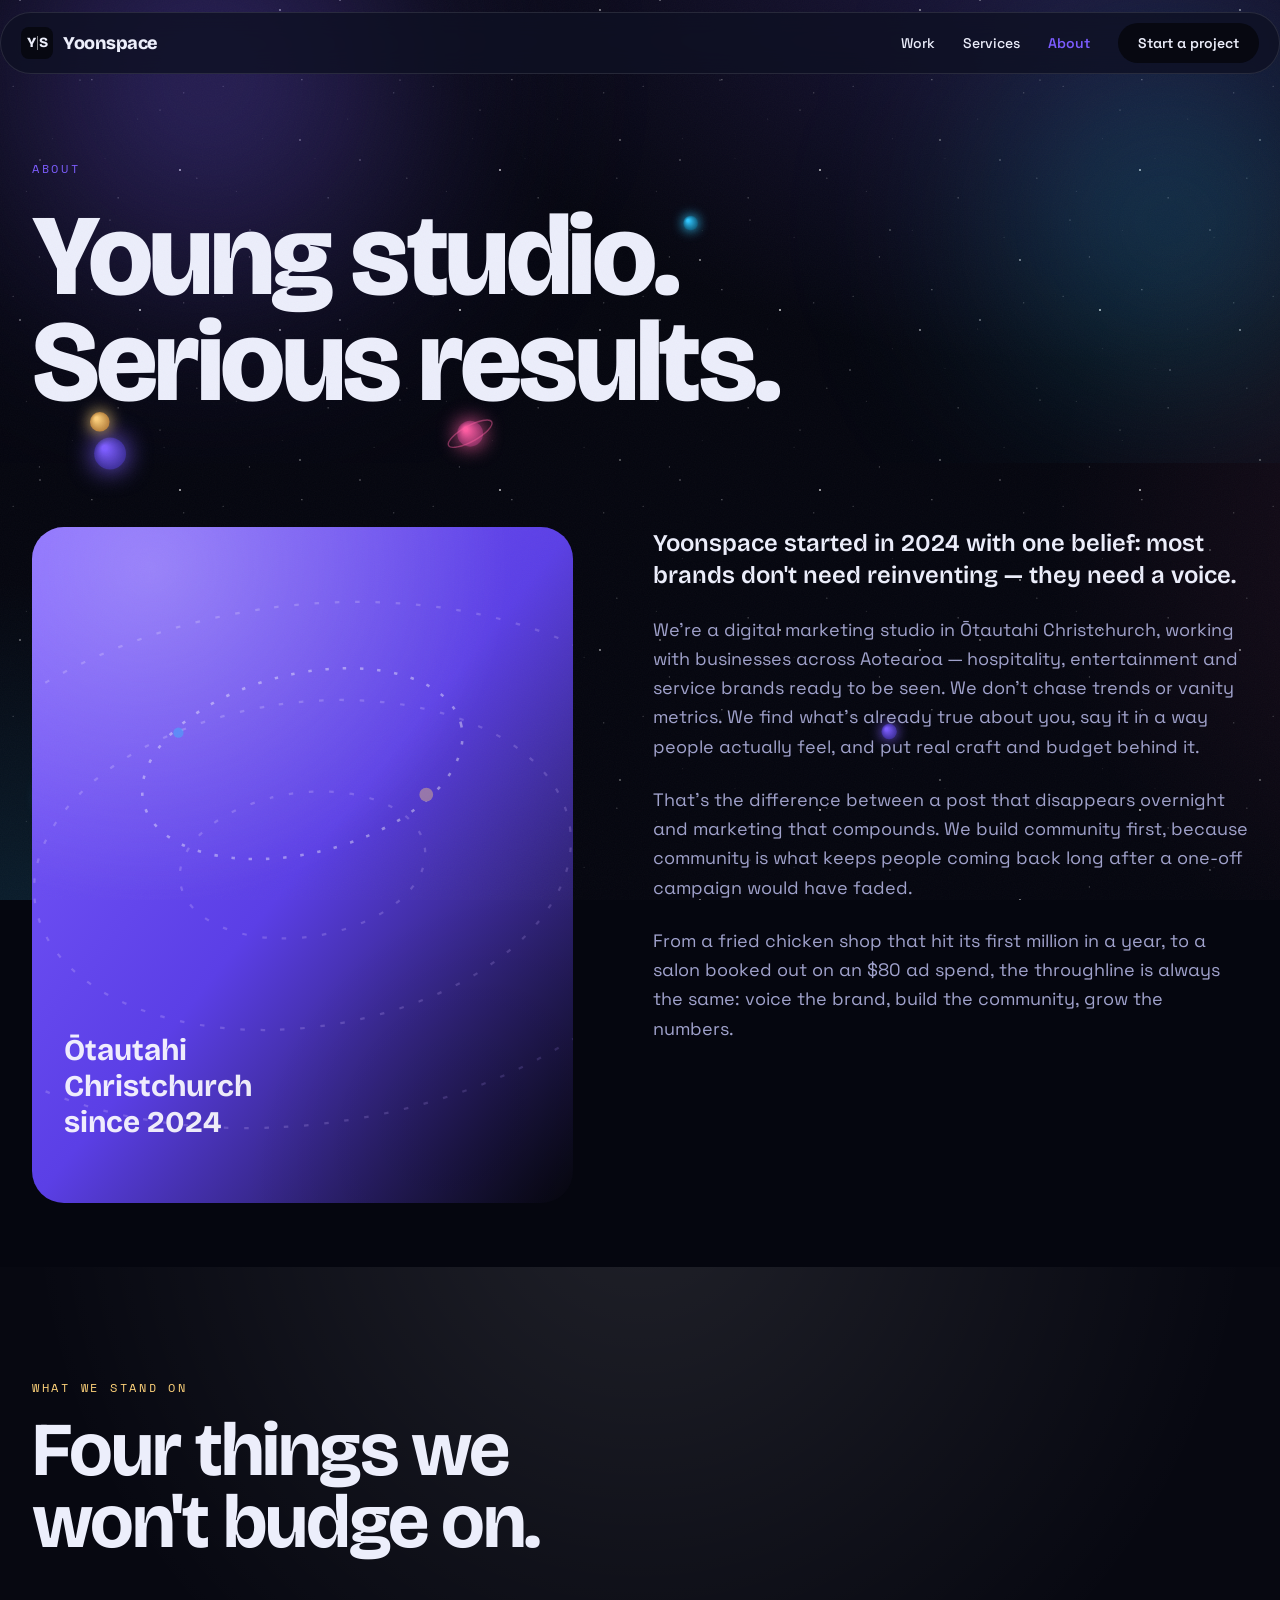
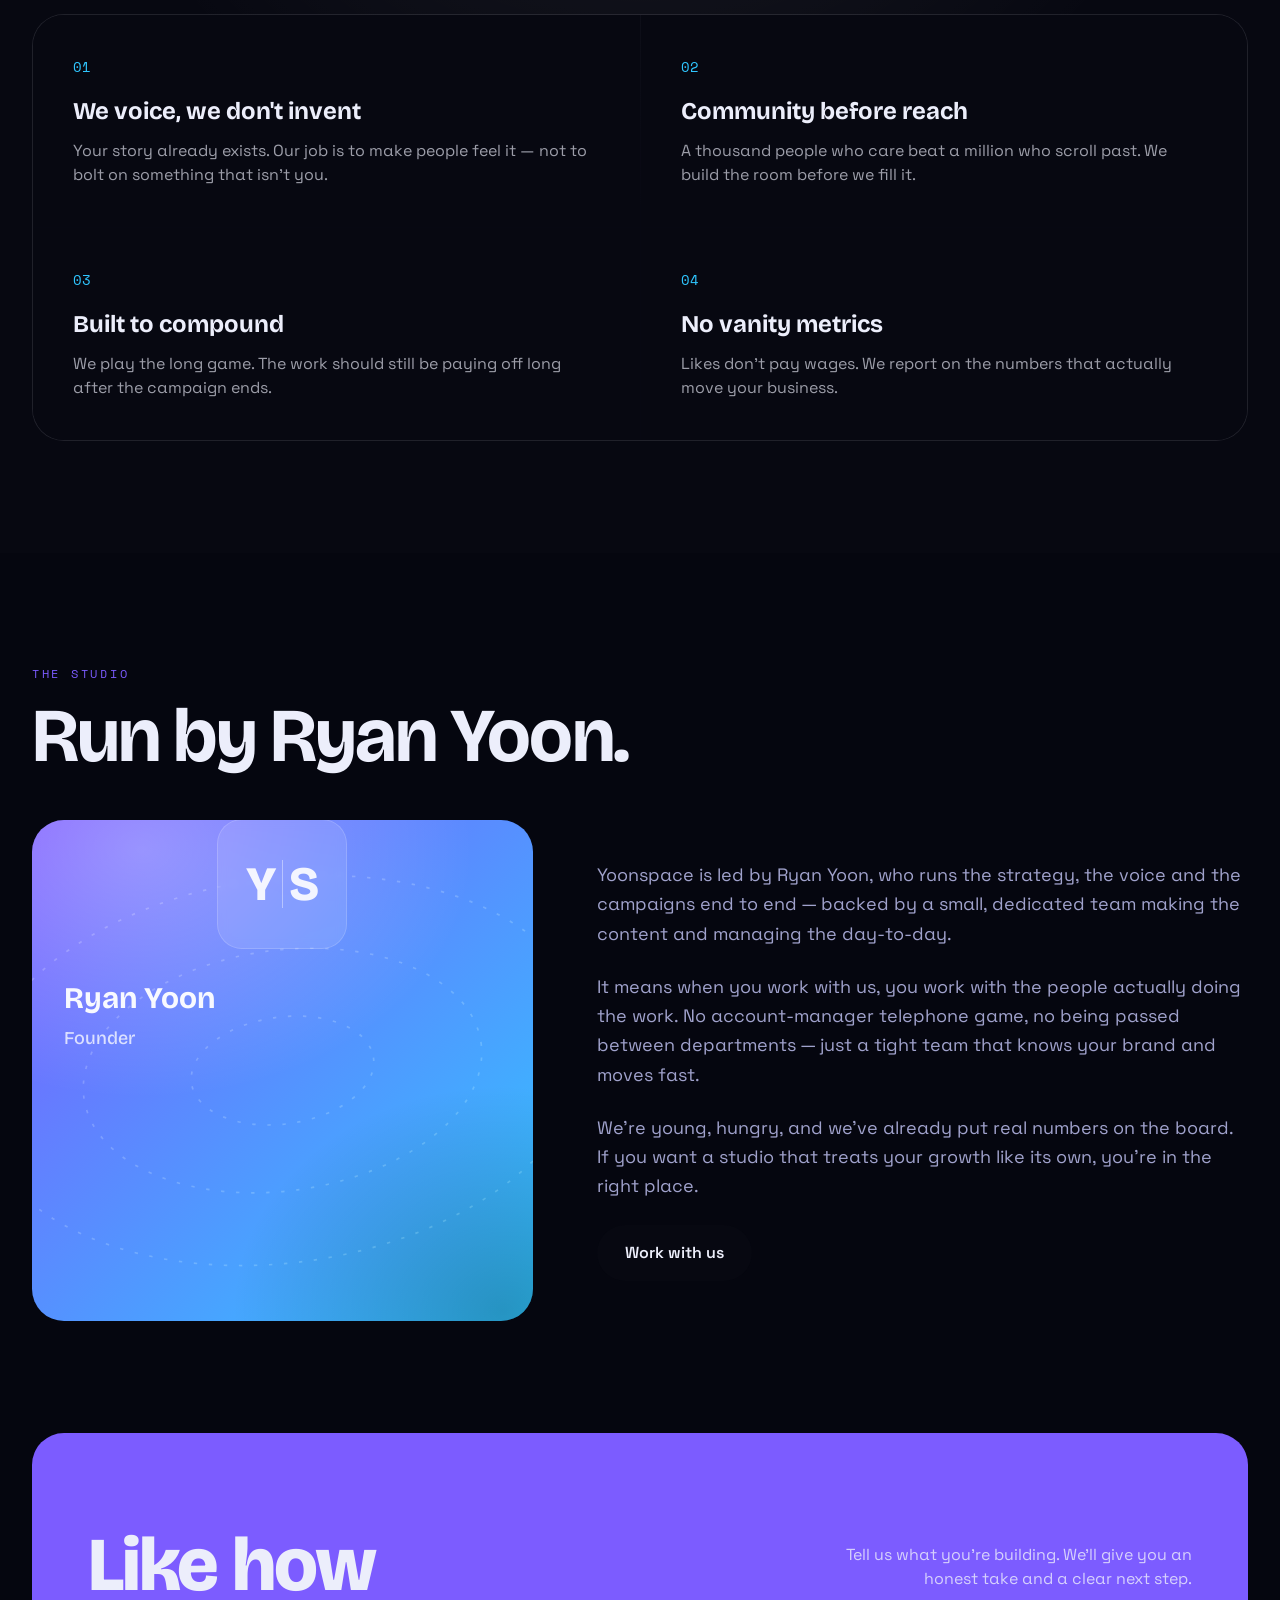
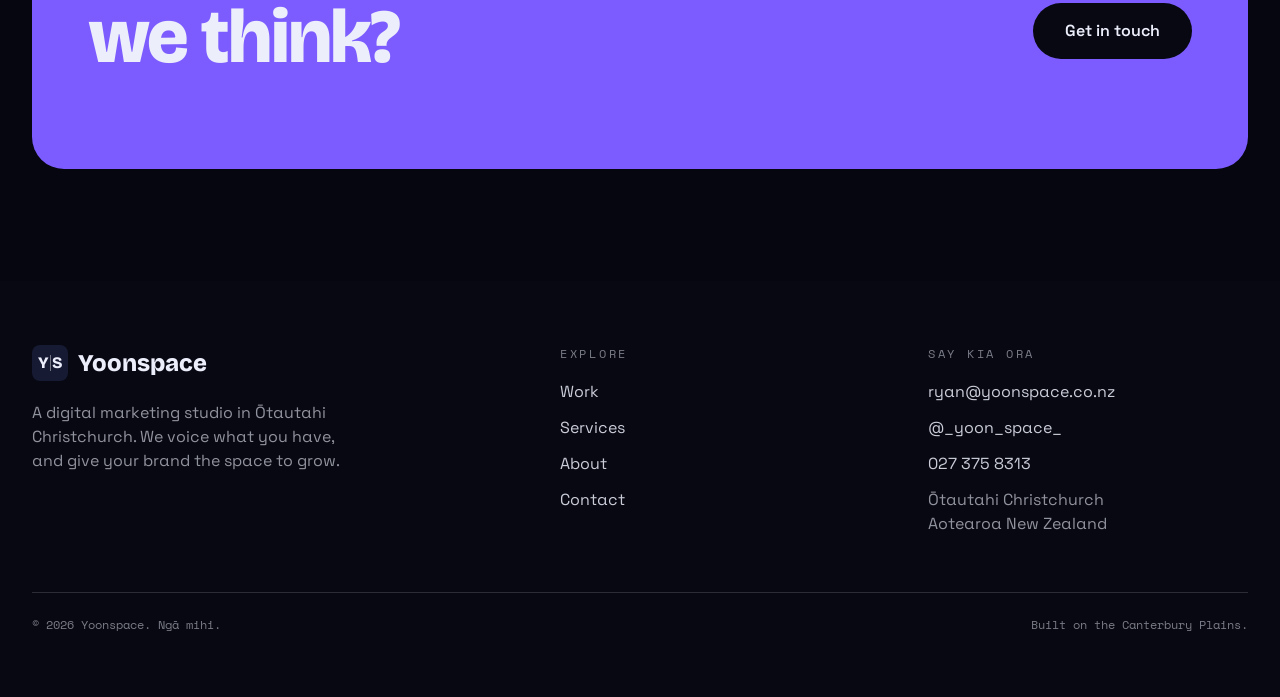
==== site/about.html @ 4fc62c18 "Remove the Earth cursor; keep the scattered planets The mouse pointer is back to normal on every pag" ====
<!DOCTYPE html>
<html lang="en-NZ" style="background:#05060F">
<head>
  <meta charset="UTF-8" />
  <meta name="viewport" content="width=device-width, initial-scale=1" />
  <title>About — Yoonspace</title>
  <meta name="description" content="Yoonspace is a digital marketing studio founded in 2024 in Ōtautahi Christchurch, led by Ryan Yoon. We voice what brands already have — and grow it." />
  <meta name="theme-color" content="#05060F" />
  <link rel="icon" href="data:image/svg+xml,%3Csvg xmlns='http://www.w3.org/2000/svg' viewBox='0 0 32 32'%3E%3Crect width='32' height='32' rx='7' fill='%23161421'/%3E%3Cline x1='16' y1='9' x2='16' y2='23' stroke='white' stroke-width='1.5'/%3E%3Ctext x='9.6' y='21' font-family='Arial,Helvetica,sans-serif' font-size='13' font-weight='700' fill='white' text-anchor='middle'%3EY%3C/text%3E%3Ctext x='22.6' y='21' font-family='Arial,Helvetica,sans-serif' font-size='13' font-weight='700' fill='white' text-anchor='middle'%3ES%3C/text%3E%3C/svg%3E" />
  <link rel="preconnect" href="https://fonts.googleapis.com" />
  <link rel="preconnect" href="https://fonts.gstatic.com" crossorigin />
  <link href="https://fonts.googleapis.com/css2?family=Bricolage+Grotesque:opsz,wght@12..96,400..800&family=Space+Grotesk:wght@400;500;600;700&family=Space+Mono:wght@400;700&display=swap" rel="stylesheet" />
  <link rel="stylesheet" href="assets/tailwind.css" />
  <link rel="stylesheet" href="assets/styles.css" />
</head>
<body class="font-sans text-star antialiased">
  <div class="cosmos" aria-hidden="true"><div class="stars stars-a"></div><div class="stars stars-b"></div><canvas class="planets-canvas" aria-hidden="true"></canvas></div>
  <a href="#main" class="sr-only focus:not-sr-only focus:fixed focus:top-4 focus:left-4 focus:z-[60] focus:bg-ink focus:text-star focus:px-4 focus:py-2 focus:rounded-full">Skip to content</a>

  <header data-nav class="fixed inset-x-0 top-0 z-50 transition-all duration-300">
    <nav class="mx-auto mt-3 flex max-w-7xl items-center justify-between gap-4 rounded-full border border-white/10 bg-paper/80 px-4 py-2.5 backdrop-blur-md transition-all duration-300 sm:mx-4 sm:px-5 lg:mx-auto" aria-label="Primary">
      <a href="index.html" class="flex items-center gap-2.5 font-display text-lg font-extrabold tracking-tight" aria-label="Yoonspace home">
        <span class="flex h-8 w-8 items-center justify-center gap-px rounded-lg bg-ink font-display text-sm font-extrabold leading-none text-star" aria-hidden="true"><span>Y</span><span class="h-3.5 w-px bg-white/50"></span><span>S</span></span>
        Yoonspace
      </a>
      <div class="hidden items-center gap-7 md:flex">
        <a href="work.html" class="link-underline text-sm font-medium">Work</a>
        <a href="services.html" class="link-underline text-sm font-medium">Services</a>
        <a href="about.html" class="link-underline text-sm font-semibold text-violet">About</a>
        <a href="contact.html" class="btn rounded-full bg-ink px-5 py-2.5 text-sm font-semibold text-star hover:bg-violet">Start a project</a>
      </div>
      <button data-nav-toggle class="md:hidden inline-flex h-10 w-10 items-center justify-center rounded-full border border-white/15" aria-label="Open menu" aria-expanded="false" aria-controls="mobile-menu">
        <svg width="20" height="20" viewBox="0 0 24 24" fill="none" stroke="currentColor" stroke-width="2" aria-hidden="true"><path d="M3 6h18M3 12h18M3 18h18"/></svg>
      </button>
    </nav>
    <div id="mobile-menu" data-nav-menu class="hidden md:hidden">
      <div class="mx-3 mt-2 rounded-4xl border border-white/10 bg-paper p-6 shadow-2xl shadow-ink/10">
        <div class="flex flex-col gap-1 text-2xl font-display font-bold">
          <a href="work.html" class="rounded-2xl px-3 py-3 hover:bg-mist">Work</a>
          <a href="services.html" class="rounded-2xl px-3 py-3 hover:bg-mist">Services</a>
          <a href="about.html" class="rounded-2xl px-3 py-3 hover:bg-mist">About</a>
          <a href="contact.html" class="rounded-2xl px-3 py-3 hover:bg-mist">Contact</a>
        </div>
        <a href="contact.html" class="btn mt-4 block rounded-full bg-coral px-5 py-3.5 text-center text-base font-semibold text-ink">Start a project</a>
      </div>
    </div>
  </header>

  <main id="main">
    <section class="relative overflow-hidden px-5 pt-32 pb-12 sm:px-8 sm:pt-40">
      <div class="hero-glow" aria-hidden="true"><span class="glow-blob glow-violet"></span><span class="glow-blob glow-coral"></span></div>
      <div class="relative z-10 mx-auto max-w-7xl">
        <p class="eyebrow text-violet" data-reveal>About</p>
        <h1 class="mt-6 max-w-5xl font-display font-extrabold display-xl" data-reveal>Young studio.<br class="hidden sm:block" /> Serious results.</h1>
      </div>
    </section>

    <!-- Story -->
    <section class="px-5 py-12 sm:px-8 sm:py-16">
      <div class="mx-auto grid max-w-7xl gap-12 lg:grid-cols-[1fr_1.1fr] lg:gap-20">
        <div class="lg:sticky lg:top-28 lg:self-start" data-reveal>
          <div class="thumb relative aspect-[4/5] overflow-hidden rounded-4xl bg-gradient-to-br from-violet via-violet-700 to-ink">
            <svg class="absolute inset-0 m-auto" width="70%" height="70%" viewBox="0 0 220 220" aria-hidden="true" style="opacity:.4">
              <ellipse cx="110" cy="110" rx="95" ry="52" fill="none" stroke="white" stroke-width="1.5" stroke-dasharray="2 8" transform="rotate(-14 110 110)"/>
              <circle cx="182" cy="128" r="4" fill="#FFD37A"/>
              <circle cx="38" cy="92" r="3" fill="#2FC6FF"/>
            </svg>
            <div class="absolute inset-x-0 bottom-0 p-8">
              <p class="font-display text-3xl font-bold text-white/90">Ōtautahi<br/>Christchurch<br/>since 2024</p>
            </div>
          </div>
        </div>
        <div class="space-y-6 text-lg leading-relaxed text-muted" data-reveal>
          <p class="font-display text-2xl font-semibold text-star">Yoonspace started in 2024 with one belief: most brands don't need reinventing — they need a voice.</p>
          <p>We're a digital marketing studio in Ōtautahi Christchurch, working with businesses across Aotearoa — hospitality, entertainment and service brands ready to be seen. We don't chase trends or vanity metrics. We find what's already true about you, say it in a way people actually feel, and put real craft and budget behind it.</p>
          <p>That's the difference between a post that disappears overnight and marketing that compounds. We build community first, because community is what keeps people coming back long after a one-off campaign would have faded.</p>
          <p>From a fried chicken shop that hit its first million in a year, to a salon booked out on an $80 ad spend, the throughline is always the same: voice the brand, build the community, grow the numbers.</p>
        </div>
      </div>
    </section>

    <!-- Values -->
    <section class="sheen bg-ink px-5 py-24 text-star sm:px-8 sm:py-28">
      <div class="mx-auto max-w-7xl">
        <p class="eyebrow text-amber" data-reveal>What we stand on</p>
        <h2 class="mt-4 font-display font-bold display-lg" data-reveal>Four things we<br class="hidden sm:block" /> won't budge on.</h2>
        <div class="mt-14 grid gap-px overflow-hidden rounded-4xl border border-white/10 bg-paper/10 sm:grid-cols-2">
          <div class="bg-ink p-8 sm:p-10" data-reveal>
            <span class="font-mono text-sm text-coral">01</span>
            <h3 class="mt-4 font-display text-2xl font-bold">We voice, we don't invent</h3>
            <p class="mt-3 text-star/65">Your story already exists. Our job is to make people feel it — not to bolt on something that isn't you.</p>
          </div>
          <div class="bg-ink p-8 sm:p-10" data-reveal style="--reveal-delay:60ms">
            <span class="font-mono text-sm text-coral">02</span>
            <h3 class="mt-4 font-display text-2xl font-bold">Community before reach</h3>
            <p class="mt-3 text-star/65">A thousand people who care beat a million who scroll past. We build the room before we fill it.</p>
          </div>
          <div class="bg-ink p-8 sm:p-10" data-reveal>
            <span class="font-mono text-sm text-coral">03</span>
            <h3 class="mt-4 font-display text-2xl font-bold">Built to compound</h3>
            <p class="mt-3 text-star/65">We play the long game. The work should still be paying off long after the campaign ends.</p>
          </div>
          <div class="bg-ink p-8 sm:p-10" data-reveal style="--reveal-delay:60ms">
            <span class="font-mono text-sm text-coral">04</span>
            <h3 class="mt-4 font-display text-2xl font-bold">No vanity metrics</h3>
            <p class="mt-3 text-star/65">Likes don't pay wages. We report on the numbers that actually move your business.</p>
          </div>
        </div>
      </div>
    </section>

    <!-- Founder -->
    <section class="px-5 py-24 sm:px-8 sm:py-28">
      <div class="mx-auto max-w-7xl">
        <div class="max-w-2xl" data-reveal>
          <p class="eyebrow text-violet">The studio</p>
          <h2 class="mt-4 font-display font-bold display-lg">Run by Ryan Yoon.</h2>
        </div>
        <div class="mt-12 grid gap-10 lg:grid-cols-[1fr_1.3fr] lg:items-center lg:gap-16">
          <div class="thumb relative aspect-square overflow-hidden rounded-4xl bg-gradient-to-br from-violet to-coral" data-reveal>
            <div class="absolute inset-0 flex items-center justify-center">
              <span class="flex h-28 w-28 items-center justify-center gap-1.5 rounded-3xl bg-white/10 font-display text-4xl font-extrabold leading-none text-white/90 ring-1 ring-white/25 backdrop-blur-sm sm:h-32 sm:w-32 sm:text-5xl">
                <span>Y</span><span class="h-10 w-px bg-white/40 sm:h-12"></span><span>S</span>
              </span>
            </div>
            <div class="absolute inset-x-0 bottom-0 p-8">
              <p class="font-display text-3xl font-bold text-white/95">Ryan Yoon<br/><span class="text-lg font-medium text-white/75">Founder</span></p>
            </div>
          </div>
          <div class="space-y-6 text-lg leading-relaxed text-muted" data-reveal>
            <p>Yoonspace is led by Ryan Yoon, who runs the strategy, the voice and the campaigns end to end — backed by a small, dedicated team making the content and managing the day-to-day.</p>
            <p>It means when you work with us, you work with the people actually doing the work. No account-manager telephone game, no being passed between departments — just a tight team that knows your brand and moves fast.</p>
            <p>We're young, hungry, and we've already put real numbers on the board. If you want a studio that treats your growth like its own, you're in the right place.</p>
            <a href="contact.html" class="btn inline-block rounded-full bg-ink px-7 py-4 text-base font-semibold text-star hover:bg-violet">Work with us</a>
          </div>
        </div>
      </div>
    </section>

    <!-- CTA -->
    <section class="px-5 pb-24 sm:px-8 sm:pb-28">
      <div class="mx-auto max-w-7xl overflow-hidden rounded-4xl bg-violet px-7 py-16 text-star sm:px-14 sm:py-24" data-reveal>
        <div class="grid gap-10 lg:grid-cols-[1.5fr_1fr] lg:items-center">
          <h2 class="font-display font-extrabold display-lg">Like how<br />we think?</h2>
          <div class="flex flex-col gap-3 lg:items-end">
            <p class="max-w-sm text-star/80 lg:text-right">Tell us what you're building. We'll give you an honest take and a clear next step.</p>
            <a href="contact.html" class="btn rounded-full bg-ink px-8 py-4 text-center text-base font-semibold text-star hover:bg-violet">Get in touch</a>
          </div>
        </div>
      </div>
    </section>
  </main>

  <footer class="bg-ink px-5 py-16 text-star sm:px-8">
    <div class="mx-auto max-w-7xl">
      <div class="grid gap-12 lg:grid-cols-[1.5fr_1fr_1fr]">
        <div>
          <a href="index.html" class="flex items-center gap-2.5 font-display text-2xl font-extrabold">
            <span class="flex h-9 w-9 items-center justify-center gap-px rounded-lg bg-mist font-display text-base font-extrabold leading-none text-star" aria-hidden="true"><span>Y</span><span class="h-4 w-px bg-white/40"></span><span>S</span></span>
            Yoonspace
          </a>
          <p class="mt-5 max-w-xs text-star/60">A digital marketing studio in Ōtautahi Christchurch. We voice what you have, and give your brand the space to grow.</p>
        </div>
        <nav aria-label="Footer">
          <p class="eyebrow text-star/50">Explore</p>
          <ul class="mt-4 space-y-3">
            <li><a href="work.html" class="link-underline text-star/85">Work</a></li>
            <li><a href="services.html" class="link-underline text-star/85">Services</a></li>
            <li><a href="about.html" class="link-underline text-star/85">About</a></li>
            <li><a href="contact.html" class="link-underline text-star/85">Contact</a></li>
          </ul>
        </nav>
        <div>
          <p class="eyebrow text-star/50">Say kia ora</p>
          <ul class="mt-4 space-y-3 text-star/85">
            <li><a href="mailto:ryan@yoonspace.co.nz" class="link-underline">ryan@yoonspace.co.nz</a></li>
            <li><a href="https://www.instagram.com/_yoon_space_/" target="_blank" rel="noopener" class="link-underline">@_yoon_space_</a></li>
            <li><a href="tel:+64273758313" class="link-underline">027 375 8313</a></li>
            <li class="text-star/60">Ōtautahi Christchurch<br/>Aotearoa New Zealand</li>
          </ul>
        </div>
      </div>
      <div class="mt-14 flex flex-col gap-3 border-t border-white/15 pt-6 font-mono text-xs text-star/50 sm:flex-row sm:items-center sm:justify-between">
        <p>© <span data-year>2026</span> Yoonspace. Ngā mihi.</p>
        <p>Built on the Canterbury Plains.</p>
      </div>
    </div>
  </footer>
  <script src="assets/main.js" defer></script>
</body>
</html>
---- site/assets/styles.css ----
/* ============================================================
   Yoonspace — bespoke styles
   Tailwind handles layout/spacing/responsive via the Play CDN.
   This file owns the signature bits: orbit motion, marquee,
   scroll reveals, type details, and the quality floor.
   ============================================================ */

:root {
  --void:       #05060F;
  --ink:        #070811;
  --ink-2:      #11142C;
  --paper:      #0E1124;
  --mist:       #161A33;
  --violet:     #7C5CFF;
  --violet-700: #5B3FE6;
  --coral:      #2FC6FF;  /* electric aurora cyan */
  --amber:      #FFD37A;  /* warm starlight */
  --pink:       #FF5DA2;
  --star:       #ECEEFB;
  --muted:      #A0A2CC;
}

/* ---- Base: the cosmos ---- */
html { scroll-behavior: smooth; -webkit-text-size-adjust: 100%; background: var(--void); }
body {
  color: var(--star);
  background: transparent;
  font-feature-settings: "ss01", "cv01";
  text-rendering: optimizeLegibility;
  -webkit-font-smoothing: antialiased;
}

/* Animated starfield backdrop: nebula glows + two parallax star layers */
.cosmos {
  position: fixed; inset: 0; z-index: -1; pointer-events: none; overflow: hidden;
  background:
    radial-gradient(900px 620px at 82% -8%, rgba(124,92,255,0.20), transparent 70%),
    radial-gradient(760px 560px at 2% 108%, rgba(47,198,255,0.14), transparent 70%),
    radial-gradient(700px 700px at 120% 60%, rgba(255,93,162,0.10), transparent 70%),
    var(--void);
}
.stars {
  position: absolute; left: 0; right: 0; top: -360px; bottom: -360px;
  background-repeat: repeat; will-change: transform;
  background-image: url("data:image/svg+xml,%3Csvg xmlns='http://www.w3.org/2000/svg' width='320' height='320' viewBox='0 0 320 320'%3E%3Cg fill='%23ffffff'%3E%3Ccircle cx='20' cy='40' r='0.8' opacity='0.8'/%3E%3Ccircle cx='80' cy='120' r='0.6' opacity='0.5'/%3E%3Ccircle cx='140' cy='30' r='1' opacity='0.9'/%3E%3Ccircle cx='210' cy='90' r='0.7' opacity='0.6'/%3E%3Ccircle cx='280' cy='50' r='0.9' opacity='0.7'/%3E%3Ccircle cx='40' cy='200' r='0.7' opacity='0.6'/%3E%3Ccircle cx='110' cy='260' r='0.6' opacity='0.5'/%3E%3Ccircle cx='180' cy='210' r='1' opacity='0.85'/%3E%3Ccircle cx='250' cy='270' r='0.7' opacity='0.6'/%3E%3Ccircle cx='300' cy='180' r='0.8' opacity='0.7'/%3E%3Ccircle cx='160' cy='150' r='0.6' opacity='0.45'/%3E%3Ccircle cx='60' cy='300' r='0.9' opacity='0.7'/%3E%3C/g%3E%3C/svg%3E");
}
.stars-a { background-size: 320px 320px; opacity: 0.9; animation: driftA 150s linear infinite; }
.stars-b { background-size: 210px 210px; opacity: 0.5; animation: driftB 95s linear infinite reverse; }
@keyframes driftA { from { transform: translate3d(0,0,0); } to { transform: translate3d(0,320px,0); } }
@keyframes driftB { from { transform: translate3d(0,0,0); } to { transform: translate3d(0,210px,0); } }

::selection { background: var(--coral); color: #04121a; }

/* Every interactive control gets a pointer cursor, not just the ones that remembered to ask */
button:not(:disabled), [role="button"], summary { cursor: pointer; }
button:disabled { cursor: not-allowed; }

/* Fluid display type — handles "loads well on any device" for the big headings */
.display-xl { font-size: clamp(2.75rem, 9vw, 7.5rem); line-height: 0.92; letter-spacing: -0.03em; }
.display-lg { font-size: clamp(2.25rem, 6vw, 4.75rem); line-height: 0.95; letter-spacing: -0.025em; }
.display-md { font-size: clamp(1.75rem, 4vw, 3rem);   line-height: 1.0;  letter-spacing: -0.02em; }
.eyebrow {
  font-family: "Space Mono", monospace;
  font-size: 0.78rem; letter-spacing: 0.22em; text-transform: uppercase;
}

/* ---- Visible focus for keyboard users (quality floor) ---- */
a:focus-visible, button:focus-visible, input:focus-visible,
textarea:focus-visible, select:focus-visible, [tabindex]:focus-visible {
  outline: 3px solid var(--coral);
  outline-offset: 3px;
  border-radius: 4px;
}

/* ---- Link underline that grows from the start ---- */
.link-underline { position: relative; }
.link-underline::after {
  content: ""; position: absolute; left: 0; bottom: -3px; height: 2px; width: 100%;
  background: currentColor; transform: scaleX(0); transform-origin: left;
  transition: transform .35s cubic-bezier(.2,.7,.2,1);
}
.link-underline:hover::after, .link-underline:focus-visible::after { transform: scaleX(1); }

/* ---- Buttons ---- */
.btn { transition: transform .25s cubic-bezier(.2,.7,.2,1), background-color .25s, color .25s, box-shadow .25s; }
.btn:hover { transform: translateY(-2px); }
.btn:active { transform: translateY(0); }

/* ============================================================
   Signature: the orbit
   ============================================================ */
.orbit-stage { position: relative; display: inline-block; }
.orbit-body {
  position: absolute; top: 50%; left: 50%;
  width: 18px; height: 18px; margin: -9px 0 0 -9px; border-radius: 999px;
  /* an ellipse drawn as a motion path; the body rides it */
  offset-path: path('M 0,-120 A 200,120 0 1,1 0,120 A 200,120 0 1,1 0,-120');
  offset-rotate: 0deg;
  animation: orbit 11s linear infinite;
  will-change: offset-distance;
}
.orbit-body.b2 {
  width: 11px; height: 11px; margin: -5.5px 0 0 -5.5px;
  offset-path: path('M 0,-70 A 260,70 0 1,1 0,70 A 260,70 0 1,1 0,-70');
  animation-duration: 16s; animation-direction: reverse;
}
.orbit-ring {
  position: absolute; top: 50%; left: 50%; transform: translate(-50%,-50%);
  pointer-events: none;
}
@keyframes orbit { to { offset-distance: 100%; } }

/* Floating nav: tighten + add shadow once the page scrolls */
[data-nav][data-stuck] nav {
  box-shadow: 0 12px 40px -12px rgba(22, 20, 33, 0.28);
  background: rgba(244, 242, 236, 0.92);
}

/* Orbit glyph used in the logo */
.logo-orbit { transform-origin: center; }

/* ============================================================
   Marquee
   ============================================================ */
.marquee { overflow: hidden; -webkit-mask-image: linear-gradient(90deg, transparent, #000 8%, #000 92%, transparent); mask-image: linear-gradient(90deg, transparent, #000 8%, #000 92%, transparent); }
.marquee__track { display: inline-flex; gap: 3.5rem; white-space: nowrap; animation: marquee 32s linear infinite; }
.marquee:hover .marquee__track { animation-play-state: paused; }
@keyframes marquee { from { transform: translateX(0); } to { transform: translateX(-50%); } }

/* ============================================================
   Scroll reveal
   ============================================================ */
[data-reveal] {
  opacity: 0; transform: translateY(26px);
  transition: opacity .7s cubic-bezier(.2,.7,.2,1), transform .7s cubic-bezier(.2,.7,.2,1);
  transition-delay: var(--reveal-delay, 0ms);
}
[data-reveal].is-in { opacity: 1; transform: none; }

/* Big outlined "space" word treatment */
.outline-word {
  -webkit-text-stroke: 2px var(--star);
  color: transparent;
}
.violet .outline-word { -webkit-text-stroke-color: #fff; }

/* Ticker number for stats */
.stat-num { font-variant-numeric: tabular-nums; }

/* Card lift */
.card-lift { transition: transform .35s cubic-bezier(.2,.7,.2,1), box-shadow .35s, border-color .35s; }
.card-lift:hover { transform: translateY(-6px); }

/* Noise/texture-free divider arc */
.arc { stroke: var(--violet); fill: none; }

/* ---- Respect reduced motion: turn the room quiet ---- */
@media (prefers-reduced-motion: reduce) {
  html { scroll-behavior: auto; }
  .orbit-body, .marquee__track, .stars { animation: none !important; }
  .orbit-body { offset-distance: 25%; }
  .orbit-body.b2 { offset-distance: 60%; }
  [data-reveal] { opacity: 1 !important; transform: none !important; transition: none !important; }
  .btn:hover, .card-lift:hover { transform: none; }
}

/* ============================================================
   Depth & texture upgrade — lift the design off the flat
   ============================================================ */

/* Fine film grain over everything for richness (very subtle) */
body::after {
  content: ""; position: fixed; inset: 0; z-index: 35; pointer-events: none; opacity: 0.035;
  background-image: url("data:image/svg+xml,%3Csvg xmlns='http://www.w3.org/2000/svg' width='160' height='160'%3E%3Cfilter id='n'%3E%3CfeTurbulence type='fractalNoise' baseFrequency='0.85' numOctaves='2' stitchTiles='stitch'/%3E%3C/filter%3E%3Crect width='100%25' height='100%25' filter='url(%23n)'/%3E%3C/svg%3E");
}

/* Depth shadows + glow so cards float like glass over space */
.card-lift { box-shadow: inset 0 1px 0 rgba(255,255,255,0.05), 0 24px 50px -32px rgba(0,0,0,0.85); }
.card-lift:hover { box-shadow: inset 0 1px 0 rgba(255,255,255,0.08), 0 26px 60px -28px rgba(124,92,255,0.55), 0 0 0 1px rgba(124,92,255,0.22); }

/* Ambient nebula glow blobs (used behind the hero) */
.hero-glow { position: absolute; inset: 0; overflow: hidden; pointer-events: none; z-index: 0; }
.glow-blob { position: absolute; border-radius: 999px; }
.glow-violet { width: 42rem; height: 42rem; top: -16rem; left: -8rem; filter: blur(95px); background: radial-gradient(circle, rgba(124,92,255,0.45), transparent 62%); }
.glow-coral  { width: 34rem; height: 34rem; top: -3rem; right: -10rem; filter: blur(95px); background: radial-gradient(circle, rgba(47,198,255,0.32), transparent 62%); }
.glow-amber  { width: 26rem; height: 26rem; bottom: -16rem; left: 28%; filter: blur(95px); background: radial-gradient(circle, rgba(255,93,162,0.22), transparent 62%); }

/* Top sheen on dark/colour sections so they read as lit surfaces */
.sheen { position: relative; isolation: isolate; }
.sheen > * { position: relative; z-index: 1; }
.sheen::before {
  content: ""; position: absolute; inset: 0; z-index: 0; pointer-events: none;
  background: radial-gradient(80% 120% at 50% -10%, rgba(255,255,255,0.10), transparent 60%);
}

/* Rich media placeholders: lit surface + orbit rings (until real photos land) */
.thumb { position: relative; isolation: isolate; }
.thumb > * { position: relative; z-index: 1; }
.thumb::before {
  content: ""; position: absolute; inset: 0; z-index: 0; pointer-events: none;
  background:
    radial-gradient(120% 90% at 22% 6%, rgba(255,255,255,0.28), transparent 55%),
    radial-gradient(90% 75% at 94% 98%, rgba(0,0,0,0.24), transparent 60%);
}
.thumb::after {
  content: ""; position: absolute; inset: 0; z-index: 0; pointer-events: none; opacity: 0.5; mix-blend-mode: soft-light;
  background-image: url("data:image/svg+xml,%3Csvg xmlns='http://www.w3.org/2000/svg' viewBox='0 0 400 300'%3E%3Cg fill='none' stroke='white' stroke-dasharray='2 7'%3E%3Cellipse cx='200' cy='150' rx='185' ry='115' transform='rotate(-8 200 150)'/%3E%3Cellipse cx='200' cy='150' rx='120' ry='72' transform='rotate(-8 200 150)'/%3E%3Cellipse cx='200' cy='150' rx='55' ry='32' transform='rotate(-8 200 150)'/%3E%3C/g%3E%3C/svg%3E");
  background-size: cover; background-position: center;
}

/* ============================================================
   Scattered planets (drift + bounce off each other)
   ============================================================ */
.planets-canvas { position: absolute; inset: 0; width: 100%; height: 100%; display: block; }
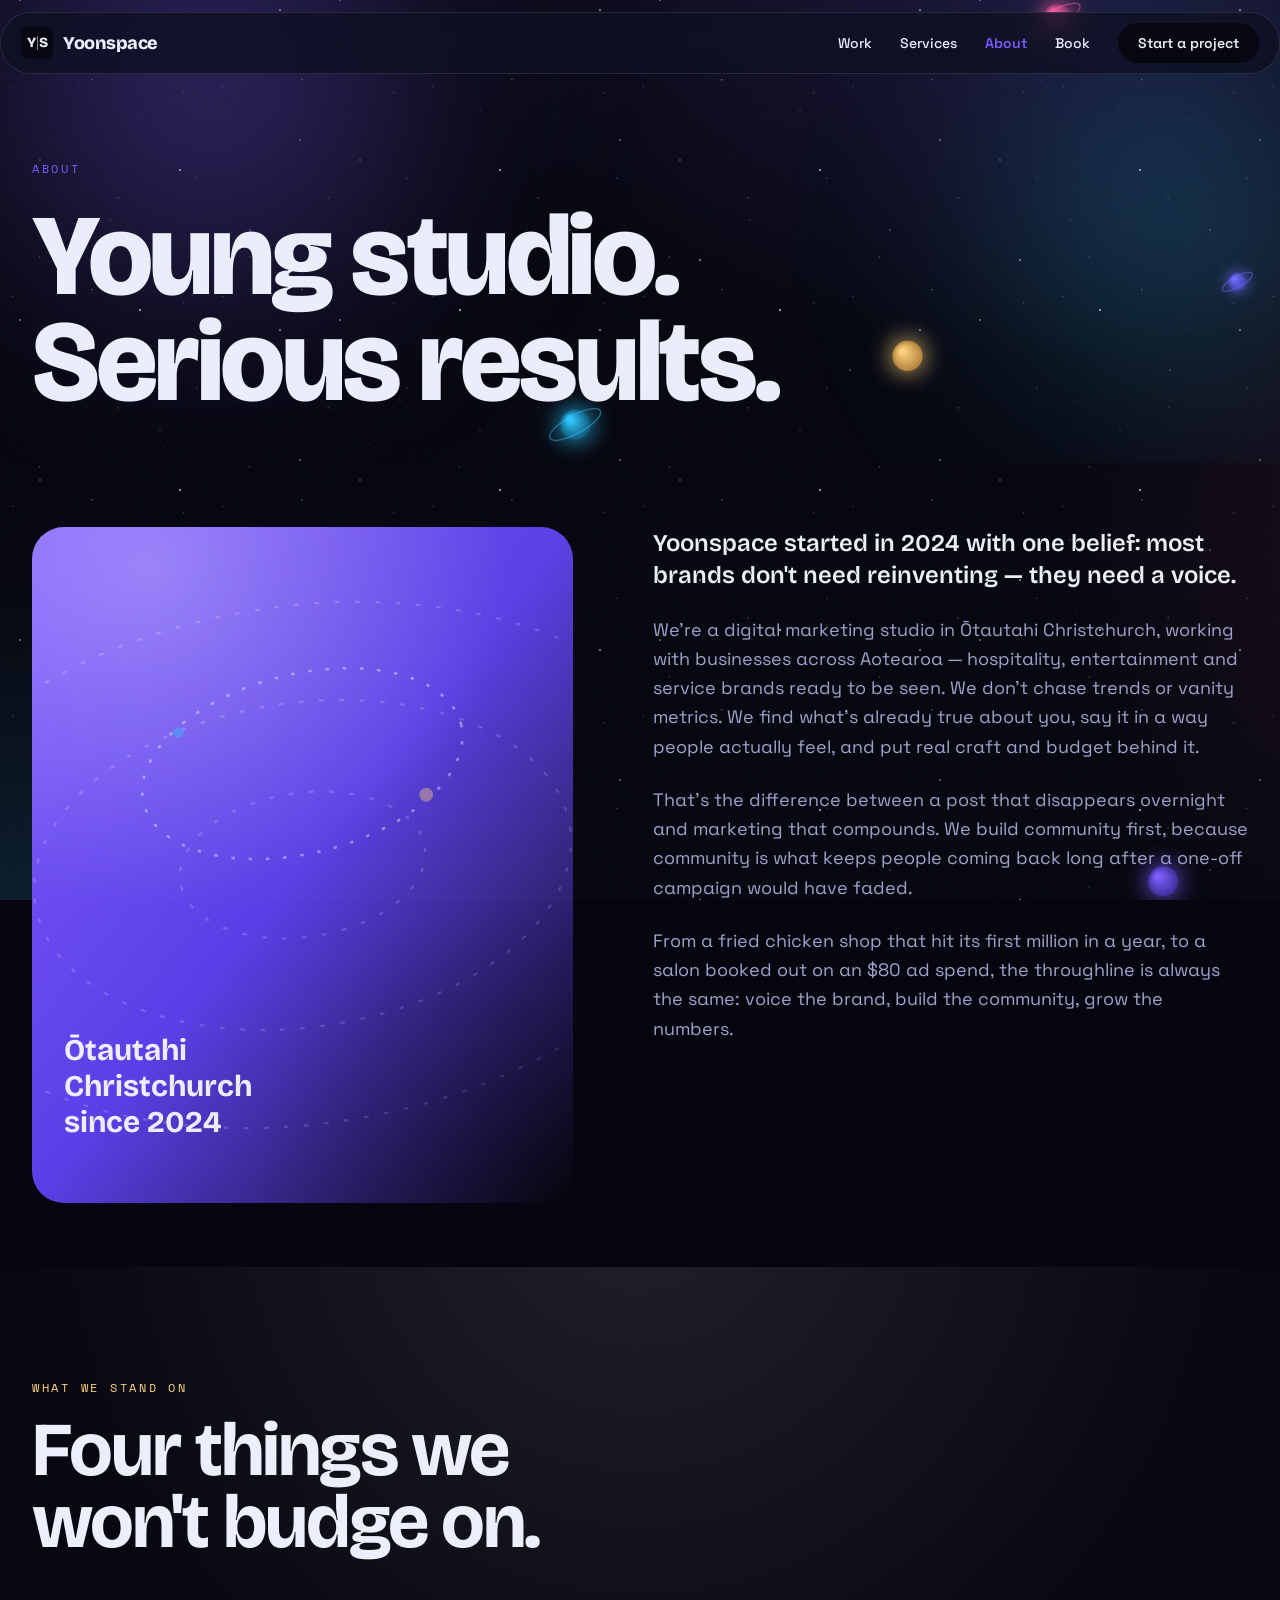
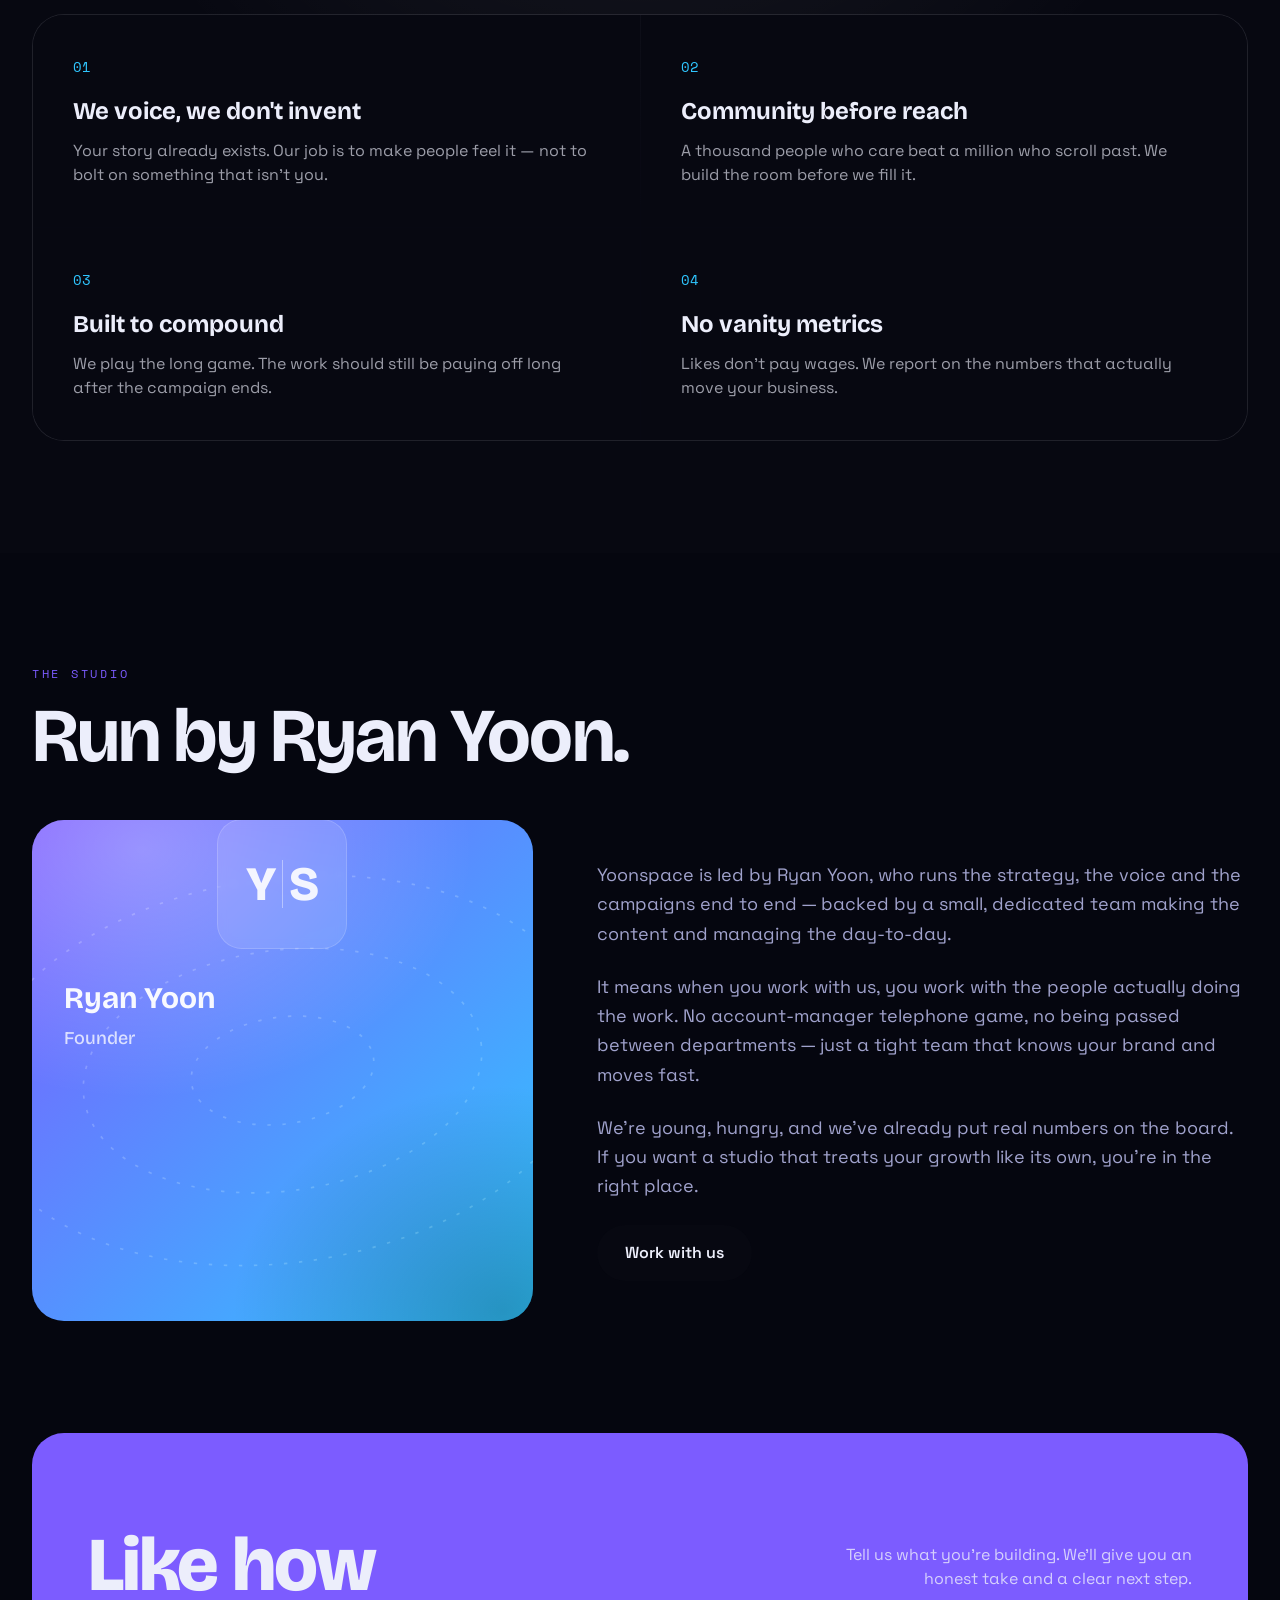
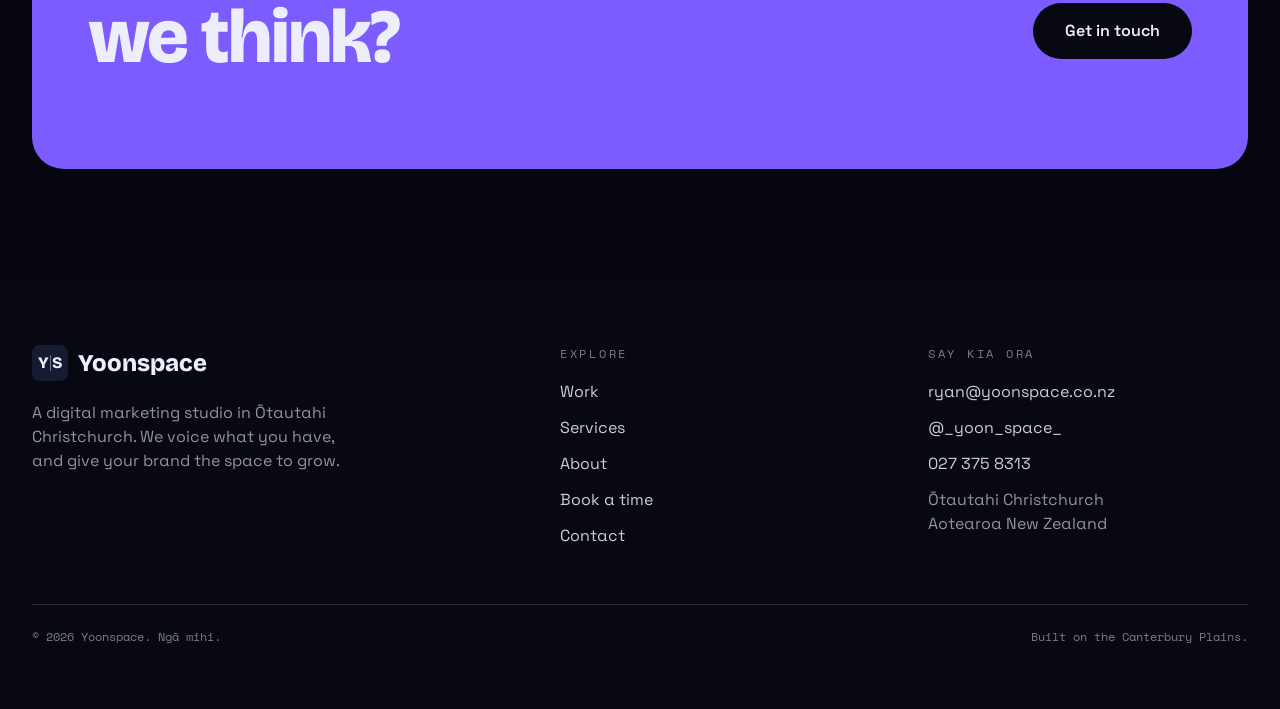
==== commit f824b85d: "Add booking page with embedded Cal.com calendar New book.html lets clients book a storyboard session" ====
--- a/site/about.html
+++ b/site/about.html
@@ -27,6 +27,7 @@
         <a href="work.html" class="link-underline text-sm font-medium">Work</a>
         <a href="services.html" class="link-underline text-sm font-medium">Services</a>
         <a href="about.html" class="link-underline text-sm font-semibold text-violet">About</a>
+        <a href="book.html" class="link-underline text-sm font-medium">Book</a>
         <a href="contact.html" class="btn rounded-full bg-ink px-5 py-2.5 text-sm font-semibold text-star hover:bg-violet">Start a project</a>
       </div>
       <button data-nav-toggle class="md:hidden inline-flex h-10 w-10 items-center justify-center rounded-full border border-white/15" aria-label="Open menu" aria-expanded="false" aria-controls="mobile-menu">
@@ -39,6 +40,7 @@
           <a href="work.html" class="rounded-2xl px-3 py-3 hover:bg-mist">Work</a>
           <a href="services.html" class="rounded-2xl px-3 py-3 hover:bg-mist">Services</a>
           <a href="about.html" class="rounded-2xl px-3 py-3 hover:bg-mist">About</a>
+          <a href="book.html" class="rounded-2xl px-3 py-3 hover:bg-mist">Book a time</a>
           <a href="contact.html" class="rounded-2xl px-3 py-3 hover:bg-mist">Contact</a>
         </div>
         <a href="contact.html" class="btn mt-4 block rounded-full bg-coral px-5 py-3.5 text-center text-base font-semibold text-ink">Start a project</a>
@@ -167,6 +169,7 @@
             <li><a href="work.html" class="link-underline text-star/85">Work</a></li>
             <li><a href="services.html" class="link-underline text-star/85">Services</a></li>
             <li><a href="about.html" class="link-underline text-star/85">About</a></li>
+            <li><a href="book.html" class="link-underline text-star/85">Book a time</a></li>
             <li><a href="contact.html" class="link-underline text-star/85">Contact</a></li>
           </ul>
         </nav>
--- a/site/assets/styles.css
+++ b/site/assets/styles.css
@@ -209,6 +209,18 @@
 }
 
 /* ============================================================
+   Cal.com booking embed
+   ============================================================ */
+.cal-embed { position: relative; min-height: 640px; }
+.cal-embed__loading {
+  position: absolute; inset: 0; display: flex; flex-direction: column; align-items: center;
+  justify-content: center; padding: 2rem; text-align: center;
+}
+/* Once Cal.com injects its iframe, hide the loading/fallback panel */
+.cal-embed:has(iframe) .cal-embed__loading { display: none; }
+.cal-embed iframe { position: relative; z-index: 1; }
+
+/* ============================================================
    Scattered planets (drift + bounce off each other)
    ============================================================ */
 .planets-canvas { position: absolute; inset: 0; width: 100%; height: 100%; display: block; }
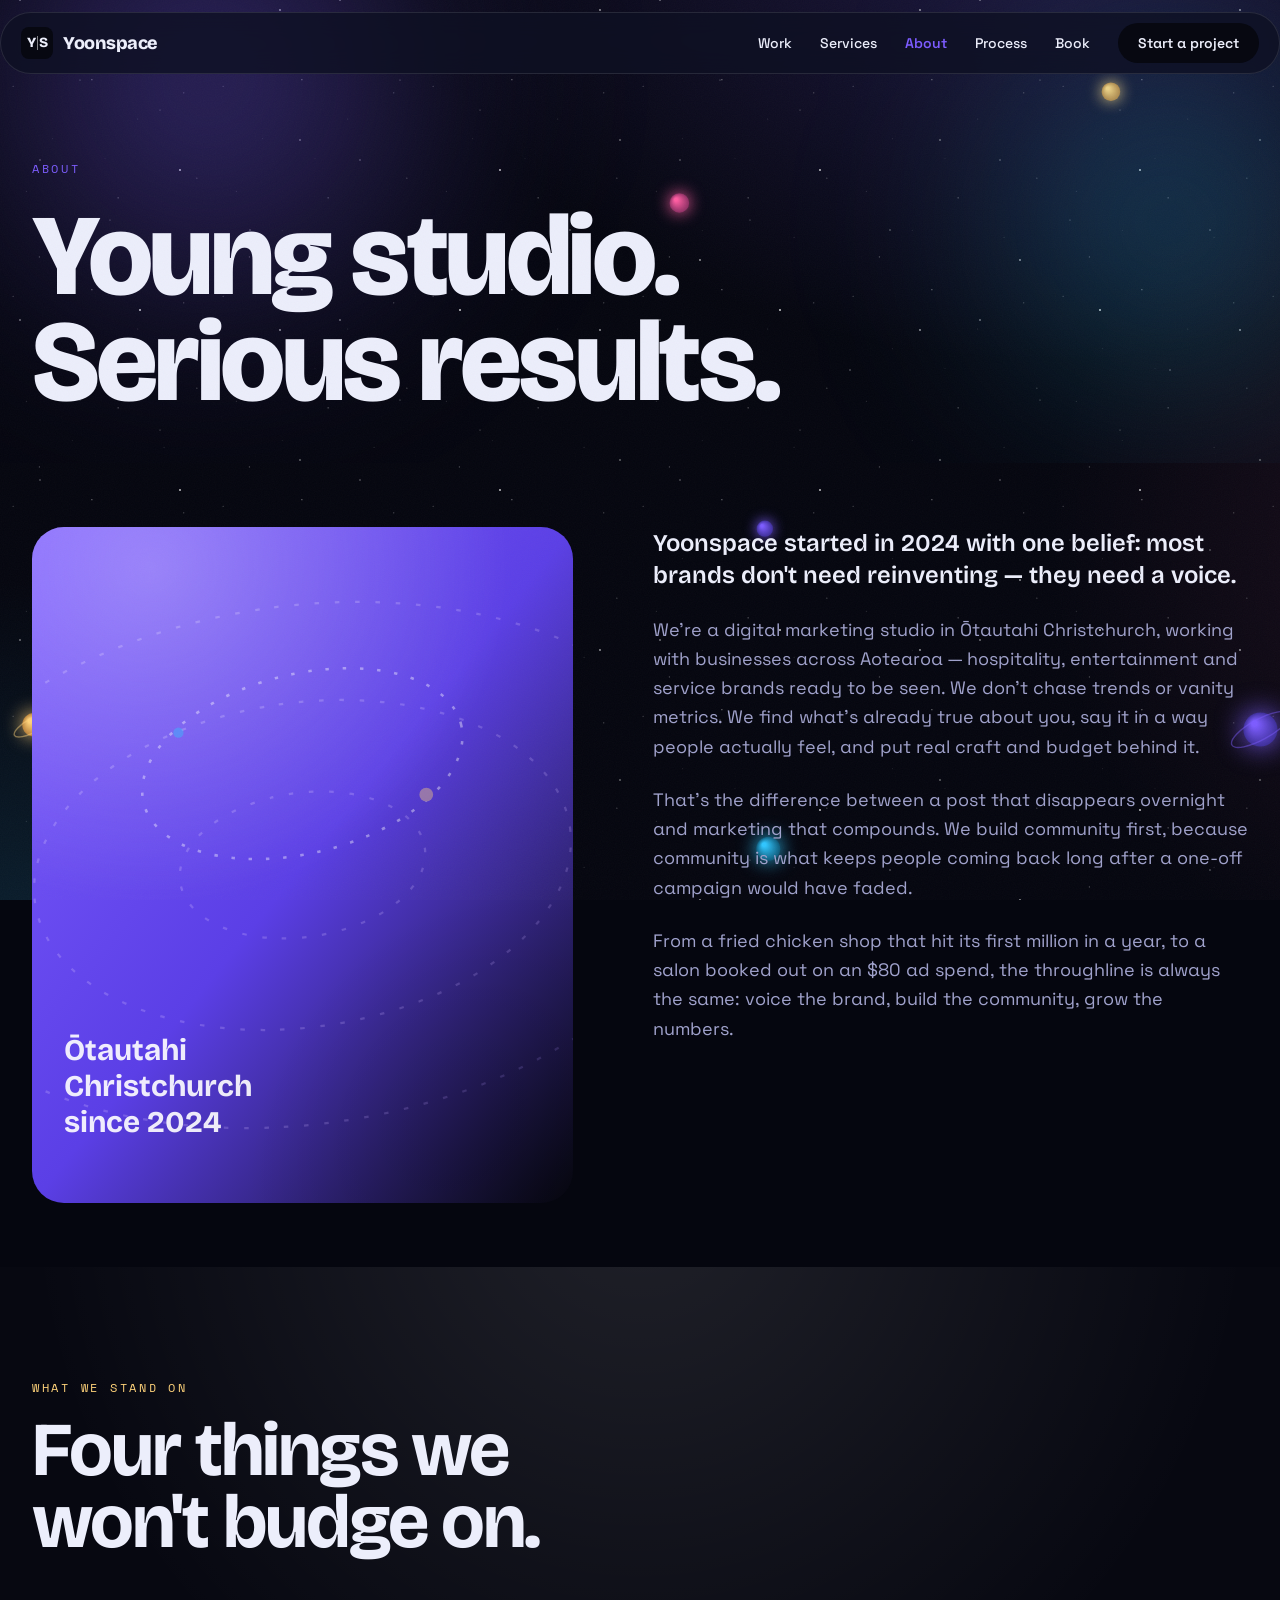
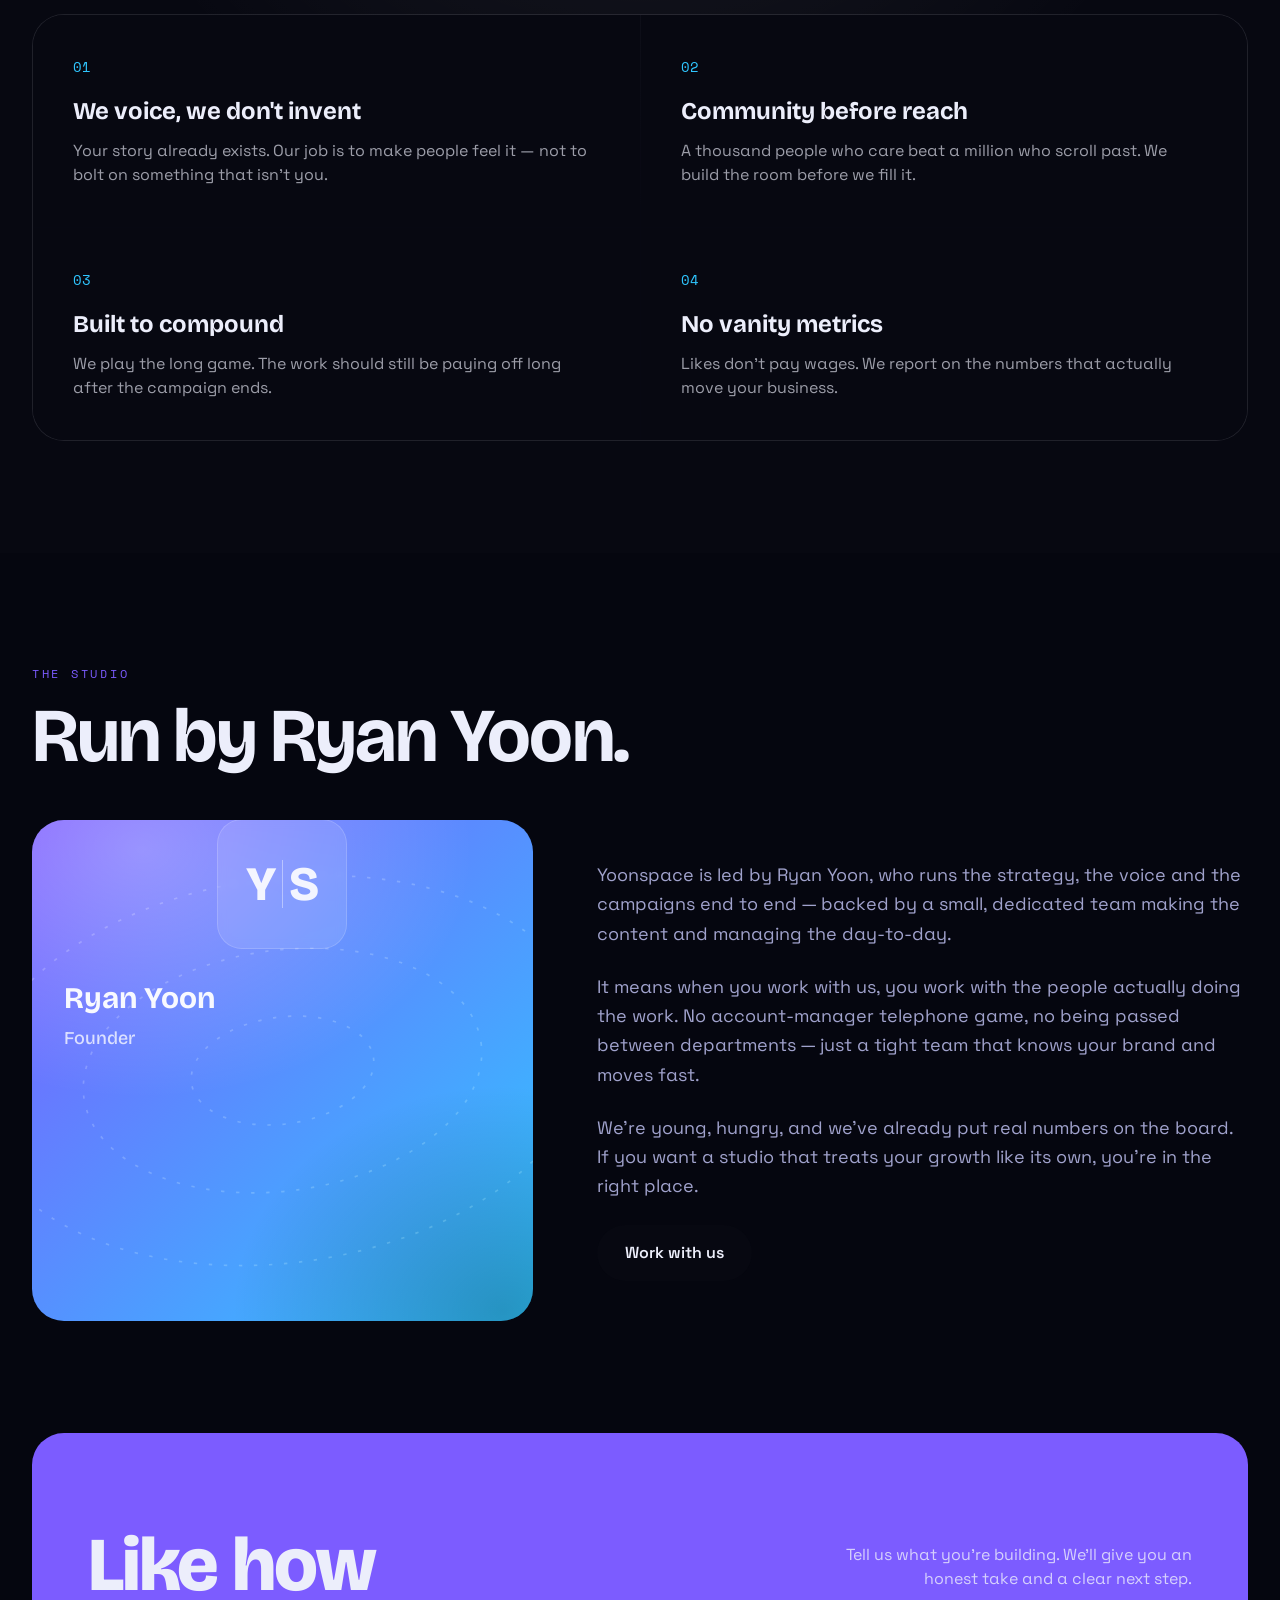
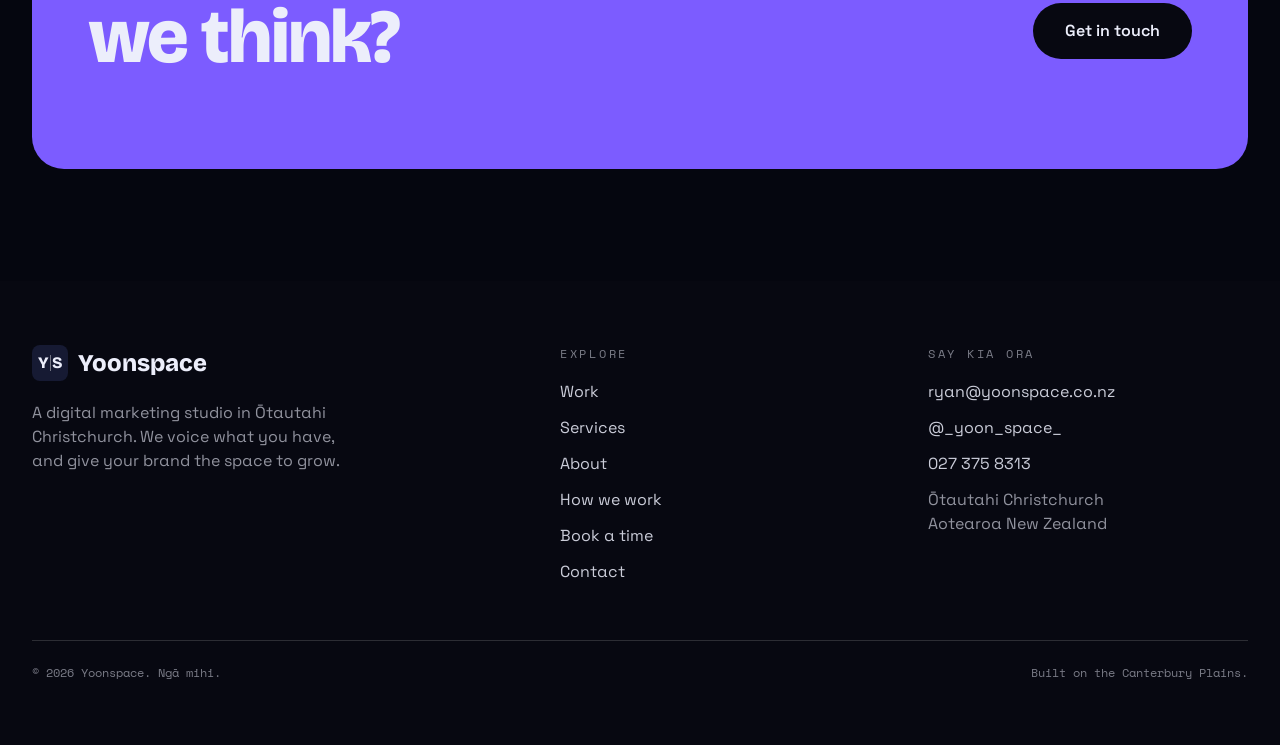
==== commit cc740398: "Move 'How we work' to its own page; retainer tiers on Services; cache-bust assets - New how-we-work." ====
--- a/site/about.html
+++ b/site/about.html
@@ -10,8 +10,8 @@
   <link rel="preconnect" href="https://fonts.googleapis.com" />
   <link rel="preconnect" href="https://fonts.gstatic.com" crossorigin />
   <link href="https://fonts.googleapis.com/css2?family=Bricolage+Grotesque:opsz,wght@12..96,400..800&family=Space+Grotesk:wght@400;500;600;700&family=Space+Mono:wght@400;700&display=swap" rel="stylesheet" />
-  <link rel="stylesheet" href="assets/tailwind.css" />
-  <link rel="stylesheet" href="assets/styles.css" />
+  <link rel="stylesheet" href="assets/tailwind.css?v=2026092901" />
+  <link rel="stylesheet" href="assets/styles.css?v=2026092901" />
 </head>
 <body class="font-sans text-star antialiased">
   <div class="cosmos" aria-hidden="true"><div class="stars stars-a"></div><div class="stars stars-b"></div><canvas class="planets-canvas" aria-hidden="true"></canvas></div>
@@ -27,6 +27,7 @@
         <a href="work.html" class="link-underline text-sm font-medium">Work</a>
         <a href="services.html" class="link-underline text-sm font-medium">Services</a>
         <a href="about.html" class="link-underline text-sm font-semibold text-violet">About</a>
+        <a href="how-we-work.html" class="link-underline text-sm font-medium">Process</a>
         <a href="book.html" class="link-underline text-sm font-medium">Book</a>
         <a href="contact.html" class="btn rounded-full bg-ink px-5 py-2.5 text-sm font-semibold text-star hover:bg-violet">Start a project</a>
       </div>
@@ -40,6 +41,7 @@
           <a href="work.html" class="rounded-2xl px-3 py-3 hover:bg-mist">Work</a>
           <a href="services.html" class="rounded-2xl px-3 py-3 hover:bg-mist">Services</a>
           <a href="about.html" class="rounded-2xl px-3 py-3 hover:bg-mist">About</a>
+          <a href="how-we-work.html" class="rounded-2xl px-3 py-3 hover:bg-mist">How we work</a>
           <a href="book.html" class="rounded-2xl px-3 py-3 hover:bg-mist">Book a time</a>
           <a href="contact.html" class="rounded-2xl px-3 py-3 hover:bg-mist">Contact</a>
         </div>
@@ -169,6 +171,7 @@
             <li><a href="work.html" class="link-underline text-star/85">Work</a></li>
             <li><a href="services.html" class="link-underline text-star/85">Services</a></li>
             <li><a href="about.html" class="link-underline text-star/85">About</a></li>
+            <li><a href="how-we-work.html" class="link-underline text-star/85">How we work</a></li>
             <li><a href="book.html" class="link-underline text-star/85">Book a time</a></li>
             <li><a href="contact.html" class="link-underline text-star/85">Contact</a></li>
           </ul>
@@ -189,6 +192,6 @@
       </div>
     </div>
   </footer>
-  <script src="assets/main.js" defer></script>
+  <script src="assets/main.js?v=2026092901" defer></script>
 </body>
 </html>
--- a/site/assets/styles.css
+++ b/site/assets/styles.css
@@ -209,6 +209,33 @@
 }
 
 /* ============================================================
+   How-we-work journey (booking page)
+   ============================================================ */
+.journey { position: relative; list-style: none; margin: 0; padding: 0; }
+.journey__step { position: relative; display: grid; grid-template-columns: 2.75rem 1fr; gap: 1rem; padding-bottom: 1.25rem; }
+.journey__step::before {
+  content: ""; position: absolute; left: 1.375rem; top: 2.75rem; bottom: -0.25rem; width: 1px;
+  background: linear-gradient(to bottom, rgba(236,238,251,.28), rgba(236,238,251,.08));
+}
+.journey__step--last { padding-bottom: 0; }
+.journey__step--last::before { display: none; }
+.journey__badge {
+  --c: #7C5CFF;
+  display: flex; align-items: center; justify-content: center;
+  width: 2.75rem; height: 2.75rem; border-radius: 9999px; flex: none;
+  font-family: "Space Mono", ui-monospace, monospace; font-size: .8rem; font-weight: 700;
+  color: var(--c); background: #0E1124; border: 1px solid var(--c);
+  box-shadow: 0 0 0 4px #070811, 0 0 22px color-mix(in srgb, var(--c) 55%, transparent);
+}
+.journey__badge--quiet { --c: rgba(236,238,251,.45); box-shadow: 0 0 0 4px #070811; border-color: rgba(236,238,251,.2); }
+.journey__card {
+  border: 1px solid rgba(255,255,255,.08); background: rgba(14,17,36,.7); border-radius: 1.5rem;
+  padding: 1.5rem; transition: border-color .25s ease, transform .25s ease;
+}
+.journey__step:hover .journey__card { border-color: rgba(255,255,255,.18); transform: translateX(2px); }
+@media (min-width: 640px) { .journey__card { padding: 1.75rem 2rem; } .journey__step { gap: 1.5rem; } }
+
+/* ============================================================
    Cal.com booking embed
    ============================================================ */
 .cal-embed { position: relative; min-height: 640px; }
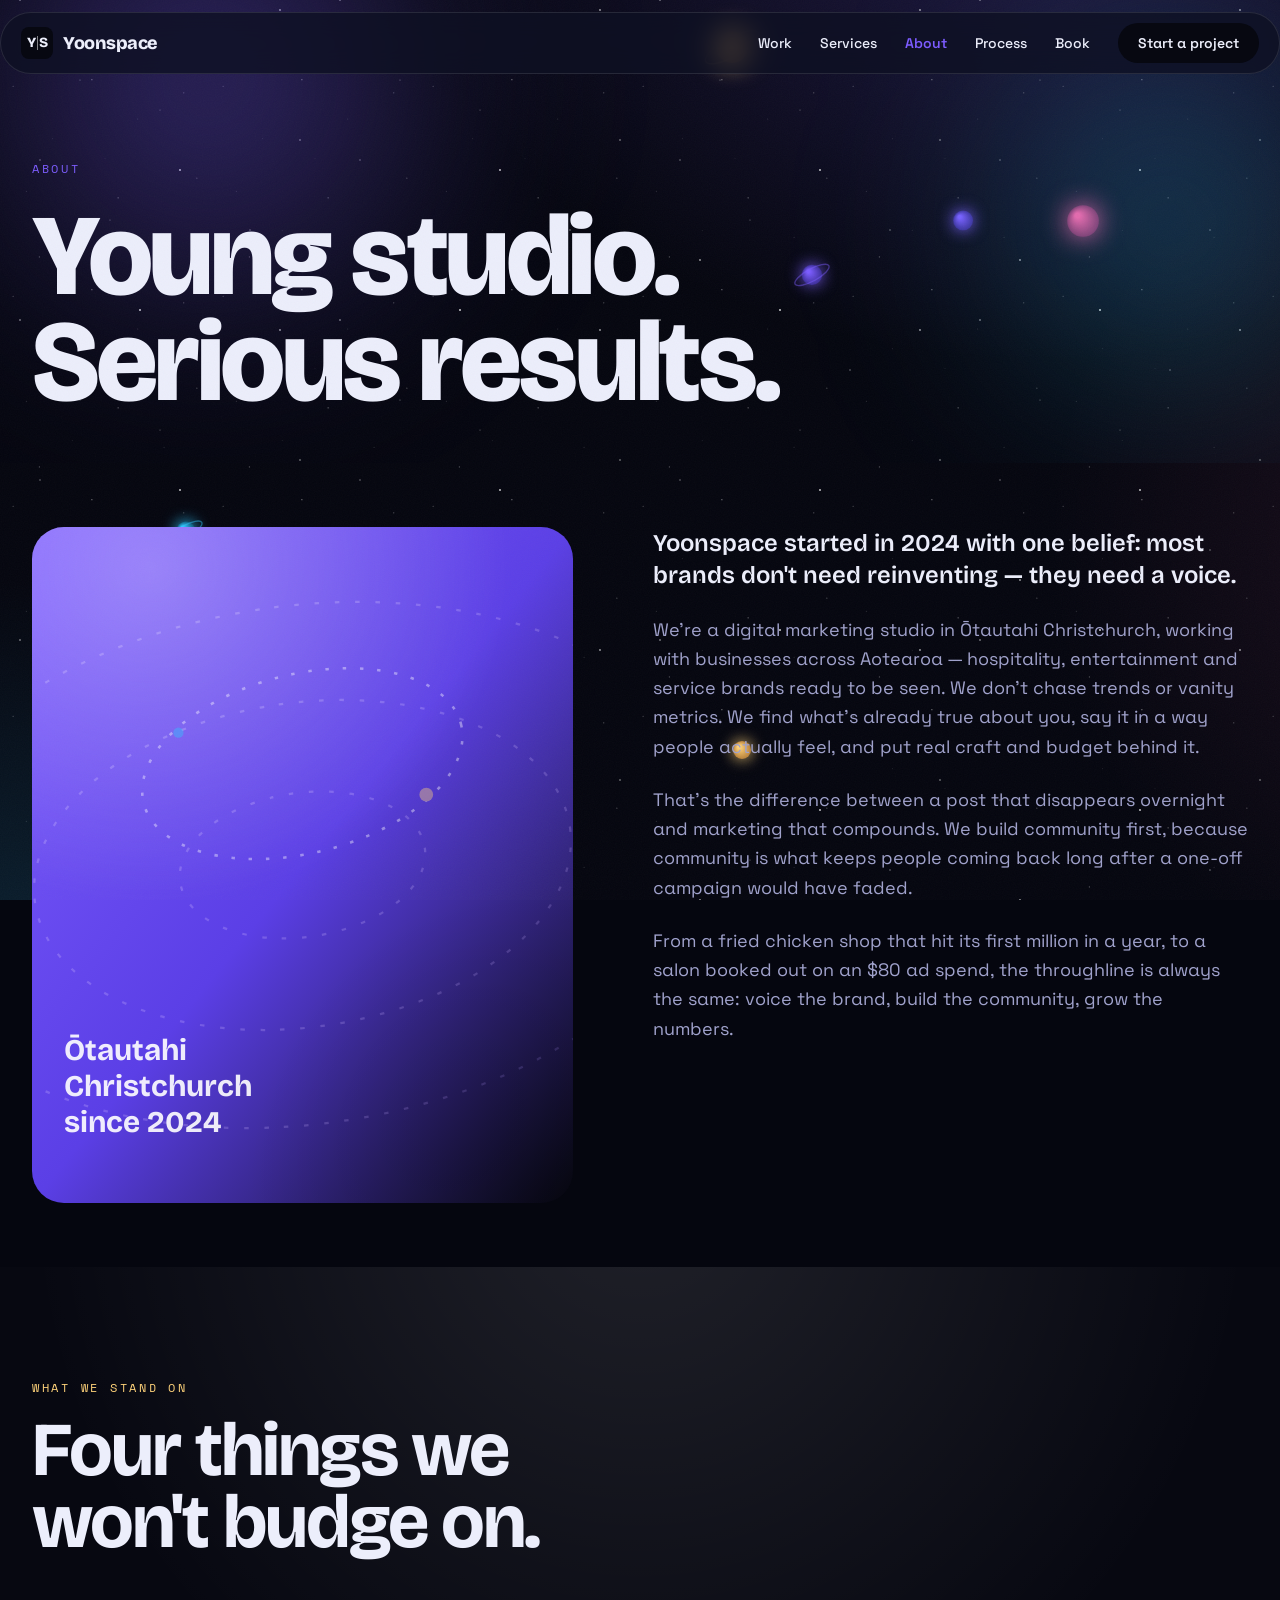
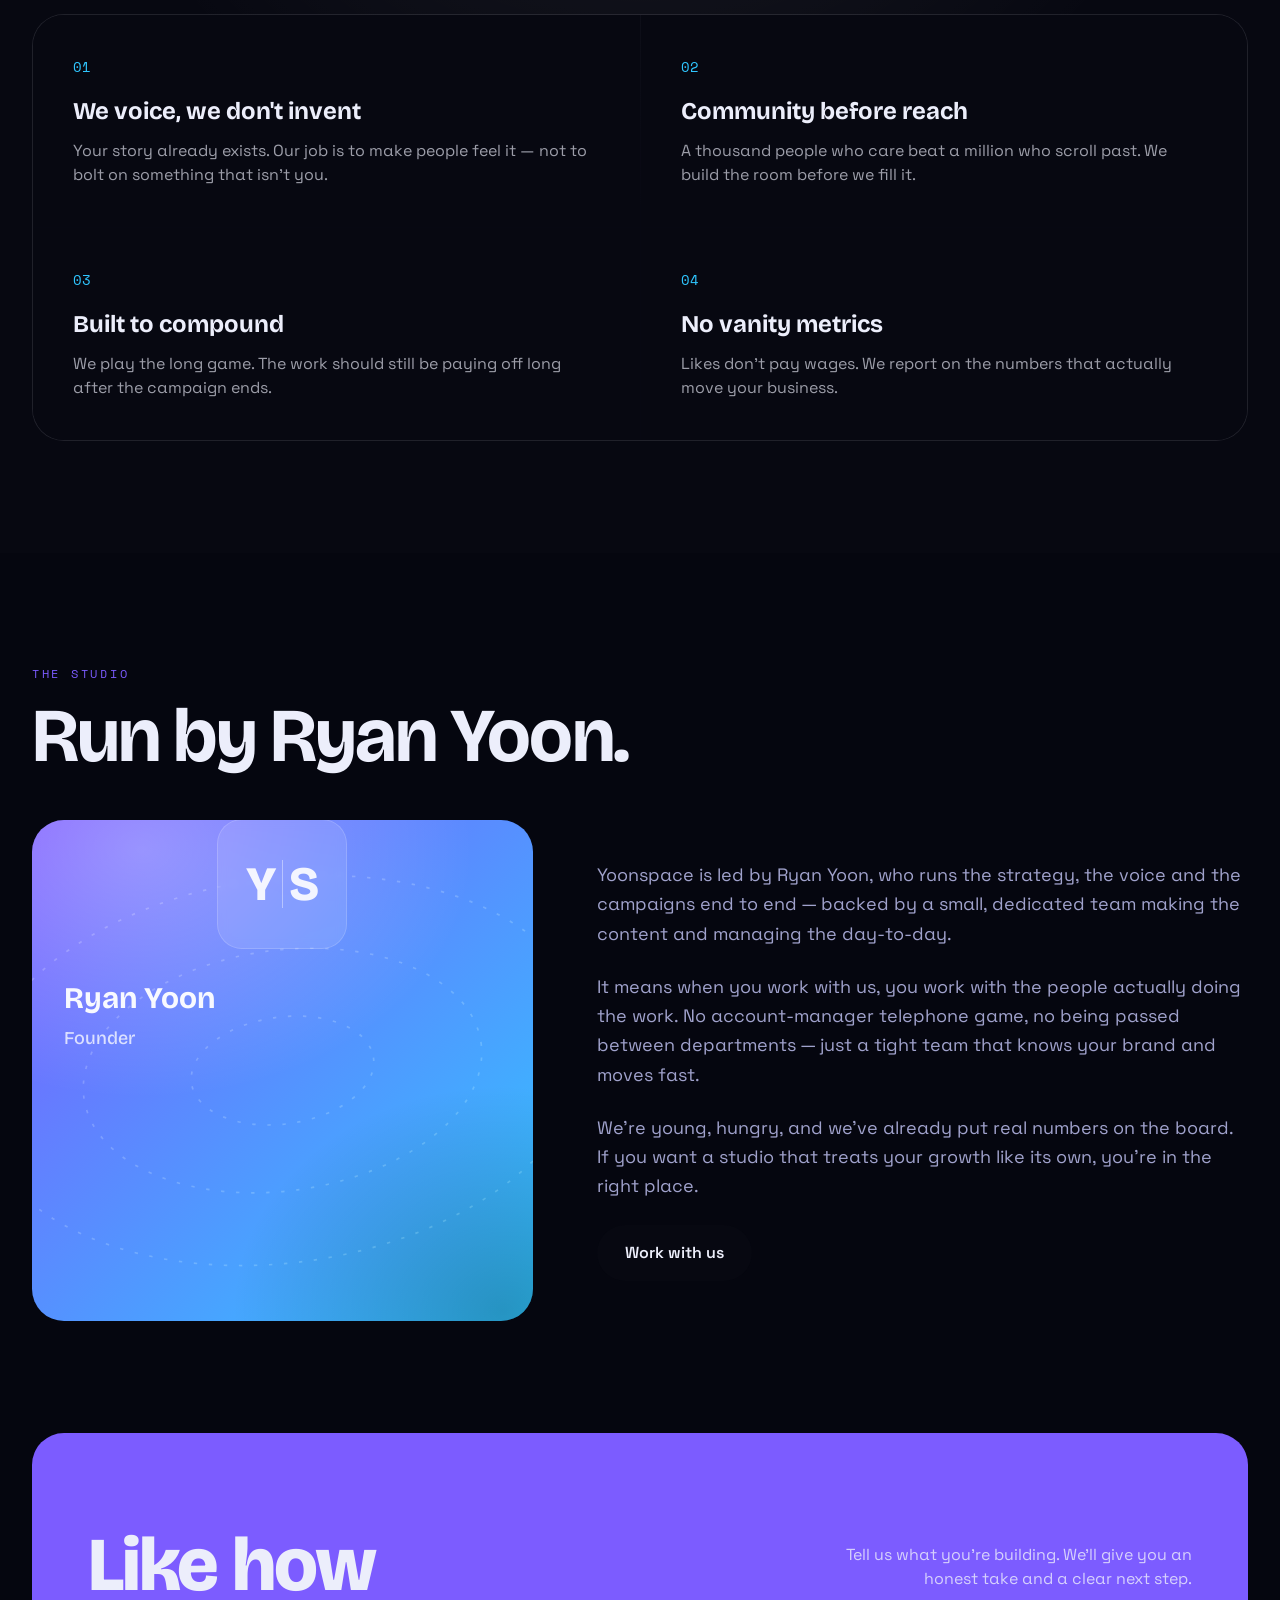
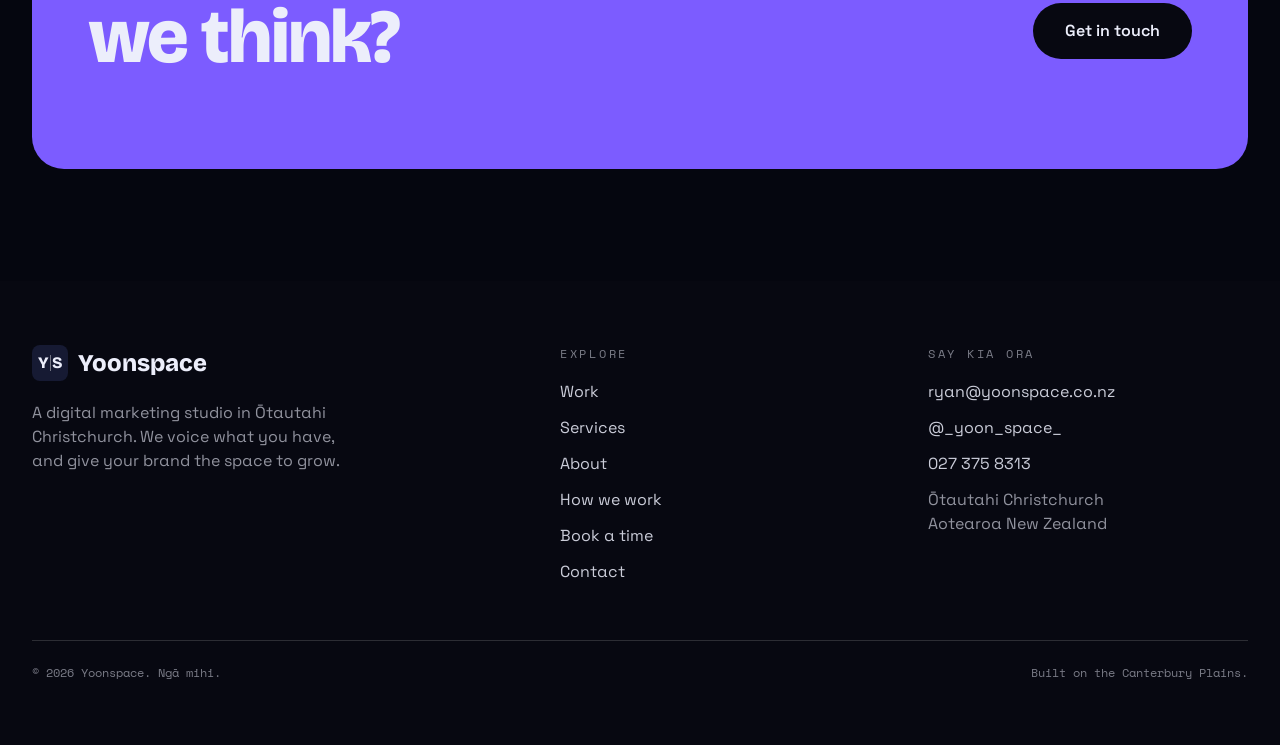
==== commit d73b4d0c: "Add Meta Pixel to every page; fire Lead event on form submissions Co-Authored-By: Claude Fable 5.1 <" ====
--- a/site/about.html
+++ b/site/about.html
@@ -10,8 +10,25 @@
   <link rel="preconnect" href="https://fonts.googleapis.com" />
   <link rel="preconnect" href="https://fonts.gstatic.com" crossorigin />
   <link href="https://fonts.googleapis.com/css2?family=Bricolage+Grotesque:opsz,wght@12..96,400..800&family=Space+Grotesk:wght@400;500;600;700&family=Space+Mono:wght@400;700&display=swap" rel="stylesheet" />
-  <link rel="stylesheet" href="assets/tailwind.css?v=2026092901" />
-  <link rel="stylesheet" href="assets/styles.css?v=2026092901" />
+  <link rel="stylesheet" href="assets/tailwind.css?v=2026092902" />
+  <link rel="stylesheet" href="assets/styles.css?v=2026092902" />
+  <!-- Meta Pixel Code -->
+  <script>
+  !function(f,b,e,v,n,t,s)
+  {if(f.fbq)return;n=f.fbq=function(){n.callMethod?
+  n.callMethod.apply(n,arguments):n.queue.push(arguments)};
+  if(!f._fbq)f._fbq=n;n.push=n;n.loaded=!0;n.version='2.0';
+  n.queue=[];t=b.createElement(e);t.async=!0;
+  t.src=v;s=b.getElementsByTagName(e)[0];
+  s.parentNode.insertBefore(t,s)}(window, document,'script',
+  'https://connect.facebook.net/en_US/fbevents.js');
+  fbq('init', '1604245981073000');
+  fbq('track', 'PageView');
+  </script>
+  <noscript><img height="1" width="1" style="display:none"
+  src="https://www.facebook.com/tr?id=1604245981073000&ev=PageView&noscript=1"
+  /></noscript>
+  <!-- End Meta Pixel Code -->
 </head>
 <body class="font-sans text-star antialiased">
   <div class="cosmos" aria-hidden="true"><div class="stars stars-a"></div><div class="stars stars-b"></div><canvas class="planets-canvas" aria-hidden="true"></canvas></div>
@@ -192,6 +209,6 @@
       </div>
     </div>
   </footer>
-  <script src="assets/main.js?v=2026092901" defer></script>
+  <script src="assets/main.js?v=2026092902" defer></script>
 </body>
 </html>
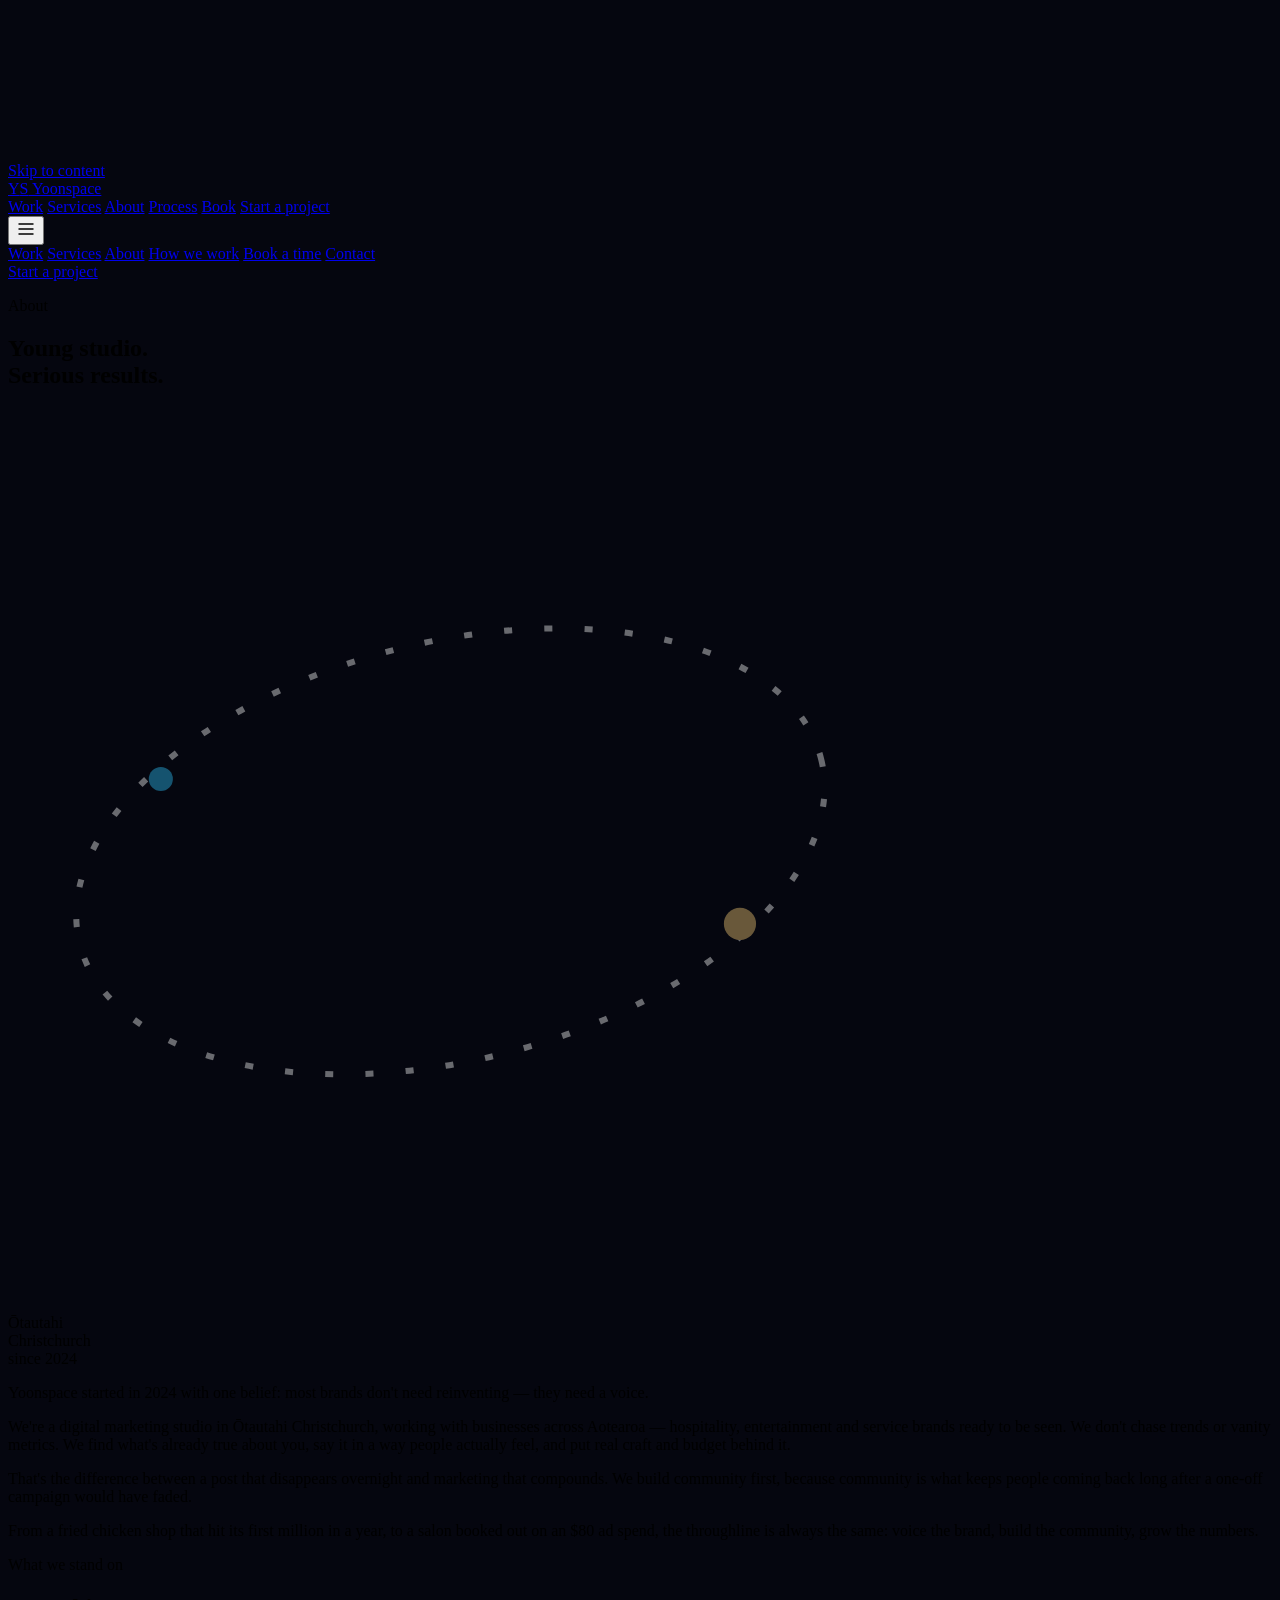
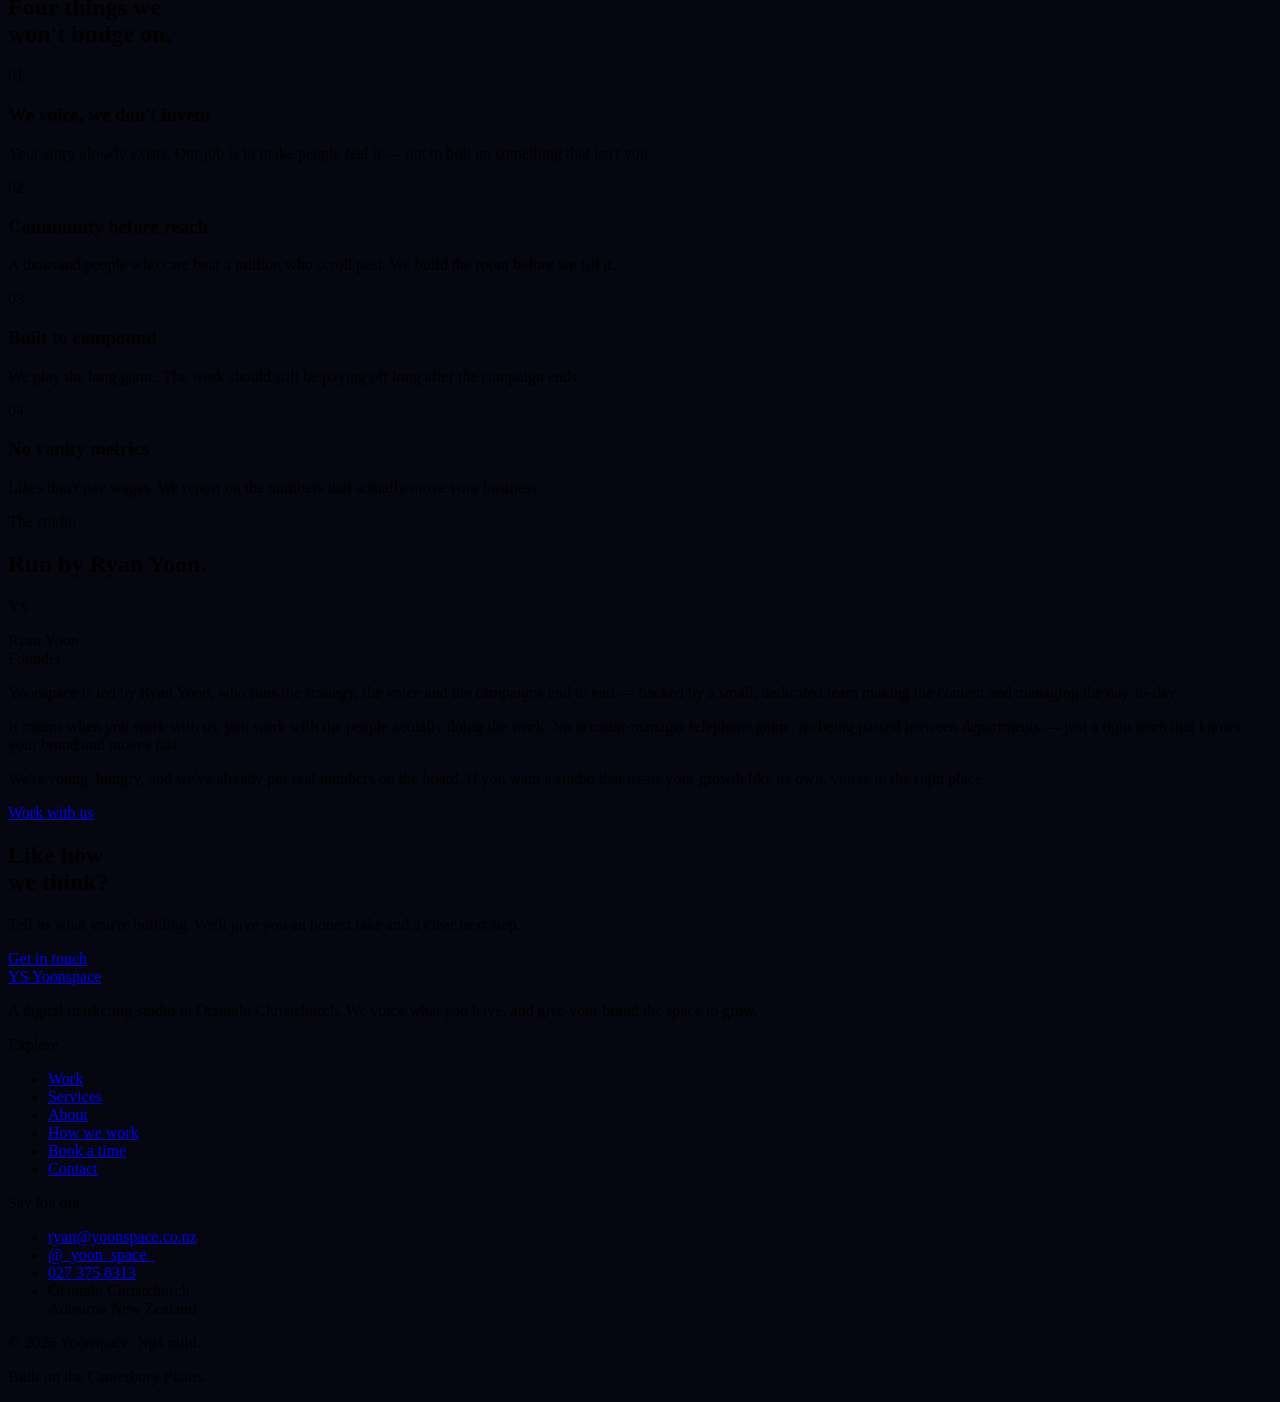
==== commit e630b90c: "Use clean URLs for all internal links Links now point to /, /work, /services etc. instead of the .ht" ====
--- a/site/about.html
+++ b/site/about.html
@@ -10,8 +10,8 @@
   <link rel="preconnect" href="https://fonts.googleapis.com" />
   <link rel="preconnect" href="https://fonts.gstatic.com" crossorigin />
   <link href="https://fonts.googleapis.com/css2?family=Bricolage+Grotesque:opsz,wght@12..96,400..800&family=Space+Grotesk:wght@400;500;600;700&family=Space+Mono:wght@400;700&display=swap" rel="stylesheet" />
-  <link rel="stylesheet" href="assets/tailwind.css?v=2026092902" />
-  <link rel="stylesheet" href="assets/styles.css?v=2026092902" />
+  <link rel="stylesheet" href="/assets/tailwind.css?v=2026092902" />
+  <link rel="stylesheet" href="/assets/styles.css?v=2026092902" />
   <!-- Meta Pixel Code -->
   <script>
   !function(f,b,e,v,n,t,s)
@@ -36,17 +36,17 @@
 
   <header data-nav class="fixed inset-x-0 top-0 z-50 transition-all duration-300">
     <nav class="mx-auto mt-3 flex max-w-7xl items-center justify-between gap-4 rounded-full border border-white/10 bg-paper/80 px-4 py-2.5 backdrop-blur-md transition-all duration-300 sm:mx-4 sm:px-5 lg:mx-auto" aria-label="Primary">
-      <a href="index.html" class="flex items-center gap-2.5 font-display text-lg font-extrabold tracking-tight" aria-label="Yoonspace home">
+      <a href="/" class="flex items-center gap-2.5 font-display text-lg font-extrabold tracking-tight" aria-label="Yoonspace home">
         <span class="flex h-8 w-8 items-center justify-center gap-px rounded-lg bg-ink font-display text-sm font-extrabold leading-none text-star" aria-hidden="true"><span>Y</span><span class="h-3.5 w-px bg-white/50"></span><span>S</span></span>
         Yoonspace
       </a>
       <div class="hidden items-center gap-7 md:flex">
-        <a href="work.html" class="link-underline text-sm font-medium">Work</a>
-        <a href="services.html" class="link-underline text-sm font-medium">Services</a>
-        <a href="about.html" class="link-underline text-sm font-semibold text-violet">About</a>
-        <a href="how-we-work.html" class="link-underline text-sm font-medium">Process</a>
-        <a href="book.html" class="link-underline text-sm font-medium">Book</a>
-        <a href="contact.html" class="btn rounded-full bg-ink px-5 py-2.5 text-sm font-semibold text-star hover:bg-violet">Start a project</a>
+        <a href="/work" class="link-underline text-sm font-medium">Work</a>
+        <a href="/services" class="link-underline text-sm font-medium">Services</a>
+        <a href="/about" class="link-underline text-sm font-semibold text-violet">About</a>
+        <a href="/how-we-work" class="link-underline text-sm font-medium">Process</a>
+        <a href="/book" class="link-underline text-sm font-medium">Book</a>
+        <a href="/contact" class="btn rounded-full bg-ink px-5 py-2.5 text-sm font-semibold text-star hover:bg-violet">Start a project</a>
       </div>
       <button data-nav-toggle class="md:hidden inline-flex h-10 w-10 items-center justify-center rounded-full border border-white/15" aria-label="Open menu" aria-expanded="false" aria-controls="mobile-menu">
         <svg width="20" height="20" viewBox="0 0 24 24" fill="none" stroke="currentColor" stroke-width="2" aria-hidden="true"><path d="M3 6h18M3 12h18M3 18h18"/></svg>
@@ -55,14 +55,14 @@
     <div id="mobile-menu" data-nav-menu class="hidden md:hidden">
       <div class="mx-3 mt-2 rounded-4xl border border-white/10 bg-paper p-6 shadow-2xl shadow-ink/10">
         <div class="flex flex-col gap-1 text-2xl font-display font-bold">
-          <a href="work.html" class="rounded-2xl px-3 py-3 hover:bg-mist">Work</a>
-          <a href="services.html" class="rounded-2xl px-3 py-3 hover:bg-mist">Services</a>
-          <a href="about.html" class="rounded-2xl px-3 py-3 hover:bg-mist">About</a>
-          <a href="how-we-work.html" class="rounded-2xl px-3 py-3 hover:bg-mist">How we work</a>
-          <a href="book.html" class="rounded-2xl px-3 py-3 hover:bg-mist">Book a time</a>
-          <a href="contact.html" class="rounded-2xl px-3 py-3 hover:bg-mist">Contact</a>
-        </div>
-        <a href="contact.html" class="btn mt-4 block rounded-full bg-coral px-5 py-3.5 text-center text-base font-semibold text-ink">Start a project</a>
+          <a href="/work" class="rounded-2xl px-3 py-3 hover:bg-mist">Work</a>
+          <a href="/services" class="rounded-2xl px-3 py-3 hover:bg-mist">Services</a>
+          <a href="/about" class="rounded-2xl px-3 py-3 hover:bg-mist">About</a>
+          <a href="/how-we-work" class="rounded-2xl px-3 py-3 hover:bg-mist">How we work</a>
+          <a href="/book" class="rounded-2xl px-3 py-3 hover:bg-mist">Book a time</a>
+          <a href="/contact" class="rounded-2xl px-3 py-3 hover:bg-mist">Contact</a>
+        </div>
+        <a href="/contact" class="btn mt-4 block rounded-full bg-coral px-5 py-3.5 text-center text-base font-semibold text-ink">Start a project</a>
       </div>
     </div>
   </header>
@@ -152,7 +152,7 @@
             <p>Yoonspace is led by Ryan Yoon, who runs the strategy, the voice and the campaigns end to end — backed by a small, dedicated team making the content and managing the day-to-day.</p>
             <p>It means when you work with us, you work with the people actually doing the work. No account-manager telephone game, no being passed between departments — just a tight team that knows your brand and moves fast.</p>
             <p>We're young, hungry, and we've already put real numbers on the board. If you want a studio that treats your growth like its own, you're in the right place.</p>
-            <a href="contact.html" class="btn inline-block rounded-full bg-ink px-7 py-4 text-base font-semibold text-star hover:bg-violet">Work with us</a>
+            <a href="/contact" class="btn inline-block rounded-full bg-ink px-7 py-4 text-base font-semibold text-star hover:bg-violet">Work with us</a>
           </div>
         </div>
       </div>
@@ -165,7 +165,7 @@
           <h2 class="font-display font-extrabold display-lg">Like how<br />we think?</h2>
           <div class="flex flex-col gap-3 lg:items-end">
             <p class="max-w-sm text-star/80 lg:text-right">Tell us what you're building. We'll give you an honest take and a clear next step.</p>
-            <a href="contact.html" class="btn rounded-full bg-ink px-8 py-4 text-center text-base font-semibold text-star hover:bg-violet">Get in touch</a>
+            <a href="/contact" class="btn rounded-full bg-ink px-8 py-4 text-center text-base font-semibold text-star hover:bg-violet">Get in touch</a>
           </div>
         </div>
       </div>
@@ -176,7 +176,7 @@
     <div class="mx-auto max-w-7xl">
       <div class="grid gap-12 lg:grid-cols-[1.5fr_1fr_1fr]">
         <div>
-          <a href="index.html" class="flex items-center gap-2.5 font-display text-2xl font-extrabold">
+          <a href="/" class="flex items-center gap-2.5 font-display text-2xl font-extrabold">
             <span class="flex h-9 w-9 items-center justify-center gap-px rounded-lg bg-mist font-display text-base font-extrabold leading-none text-star" aria-hidden="true"><span>Y</span><span class="h-4 w-px bg-white/40"></span><span>S</span></span>
             Yoonspace
           </a>
@@ -185,12 +185,12 @@
         <nav aria-label="Footer">
           <p class="eyebrow text-star/50">Explore</p>
           <ul class="mt-4 space-y-3">
-            <li><a href="work.html" class="link-underline text-star/85">Work</a></li>
-            <li><a href="services.html" class="link-underline text-star/85">Services</a></li>
-            <li><a href="about.html" class="link-underline text-star/85">About</a></li>
-            <li><a href="how-we-work.html" class="link-underline text-star/85">How we work</a></li>
-            <li><a href="book.html" class="link-underline text-star/85">Book a time</a></li>
-            <li><a href="contact.html" class="link-underline text-star/85">Contact</a></li>
+            <li><a href="/work" class="link-underline text-star/85">Work</a></li>
+            <li><a href="/services" class="link-underline text-star/85">Services</a></li>
+            <li><a href="/about" class="link-underline text-star/85">About</a></li>
+            <li><a href="/how-we-work" class="link-underline text-star/85">How we work</a></li>
+            <li><a href="/book" class="link-underline text-star/85">Book a time</a></li>
+            <li><a href="/contact" class="link-underline text-star/85">Contact</a></li>
           </ul>
         </nav>
         <div>
@@ -209,6 +209,6 @@
       </div>
     </div>
   </footer>
-  <script src="assets/main.js?v=2026092902" defer></script>
+  <script src="/assets/main.js?v=2026092902" defer></script>
 </body>
 </html>
